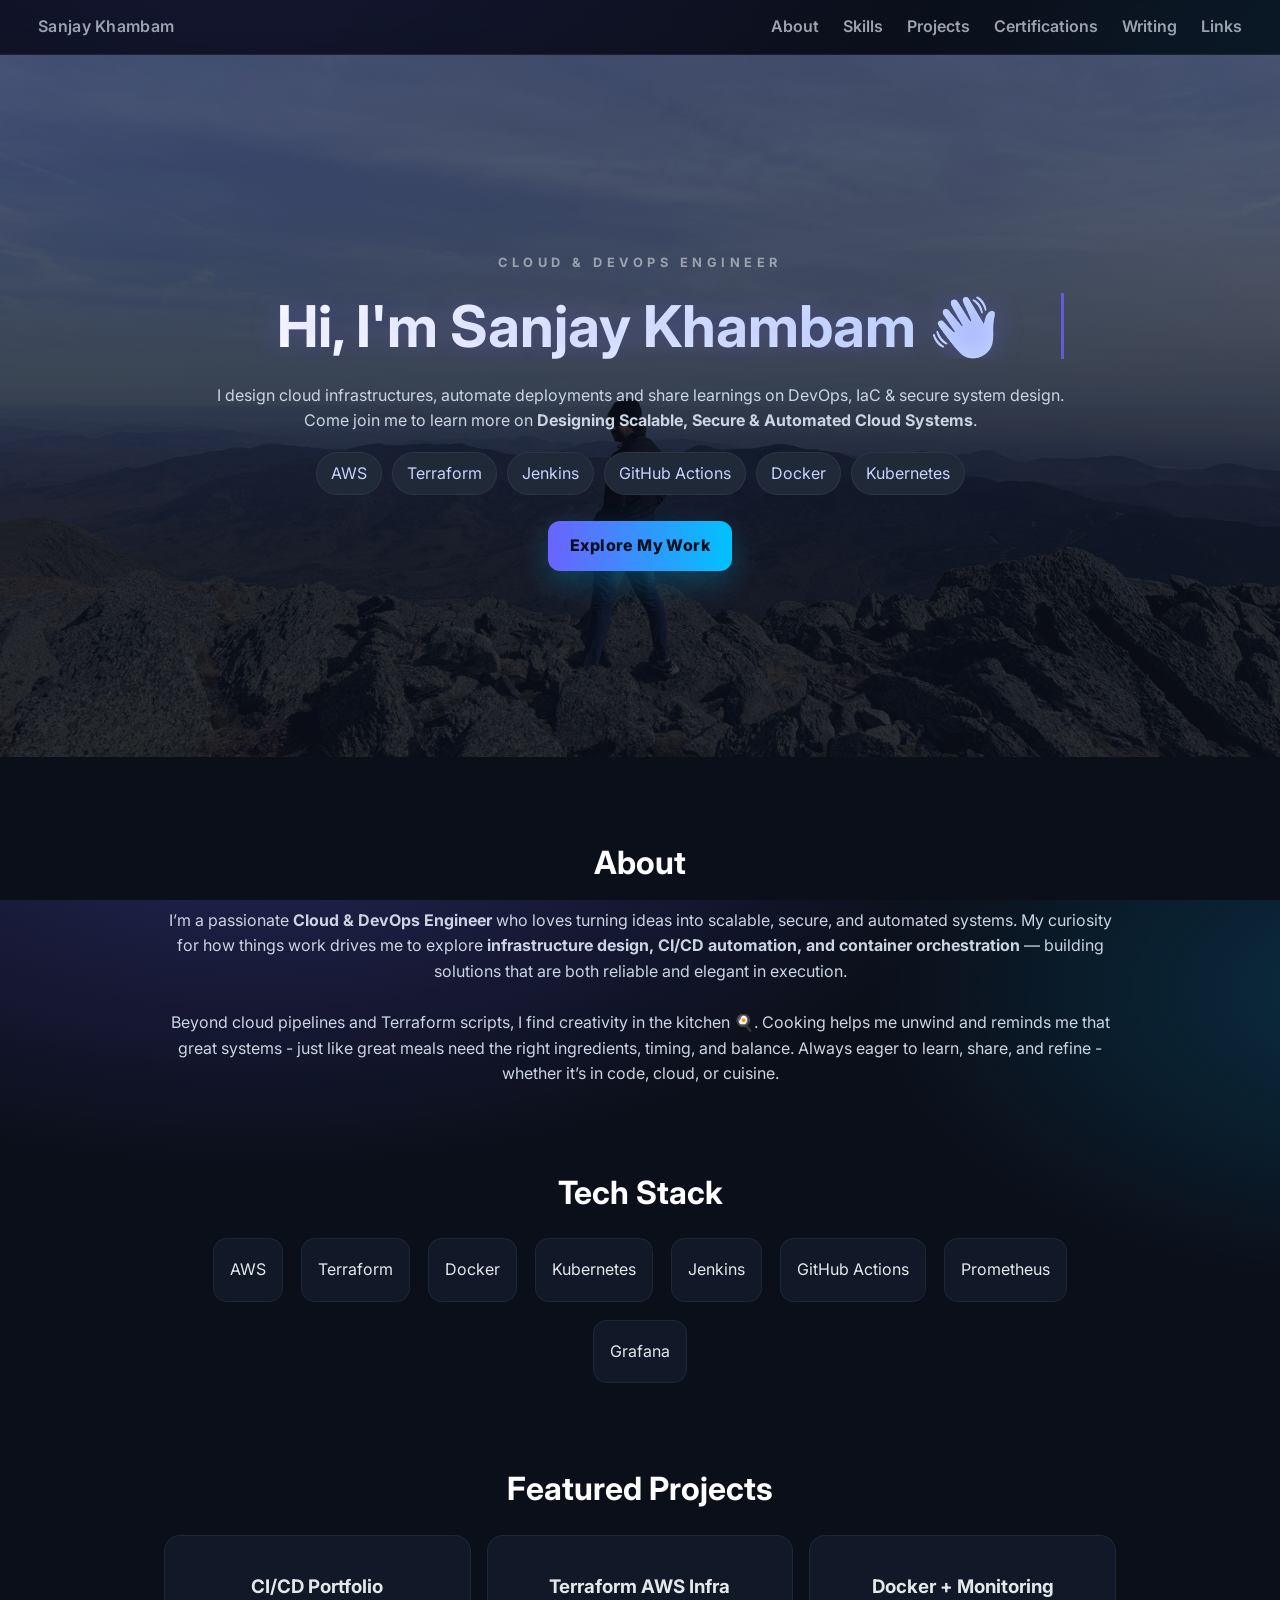
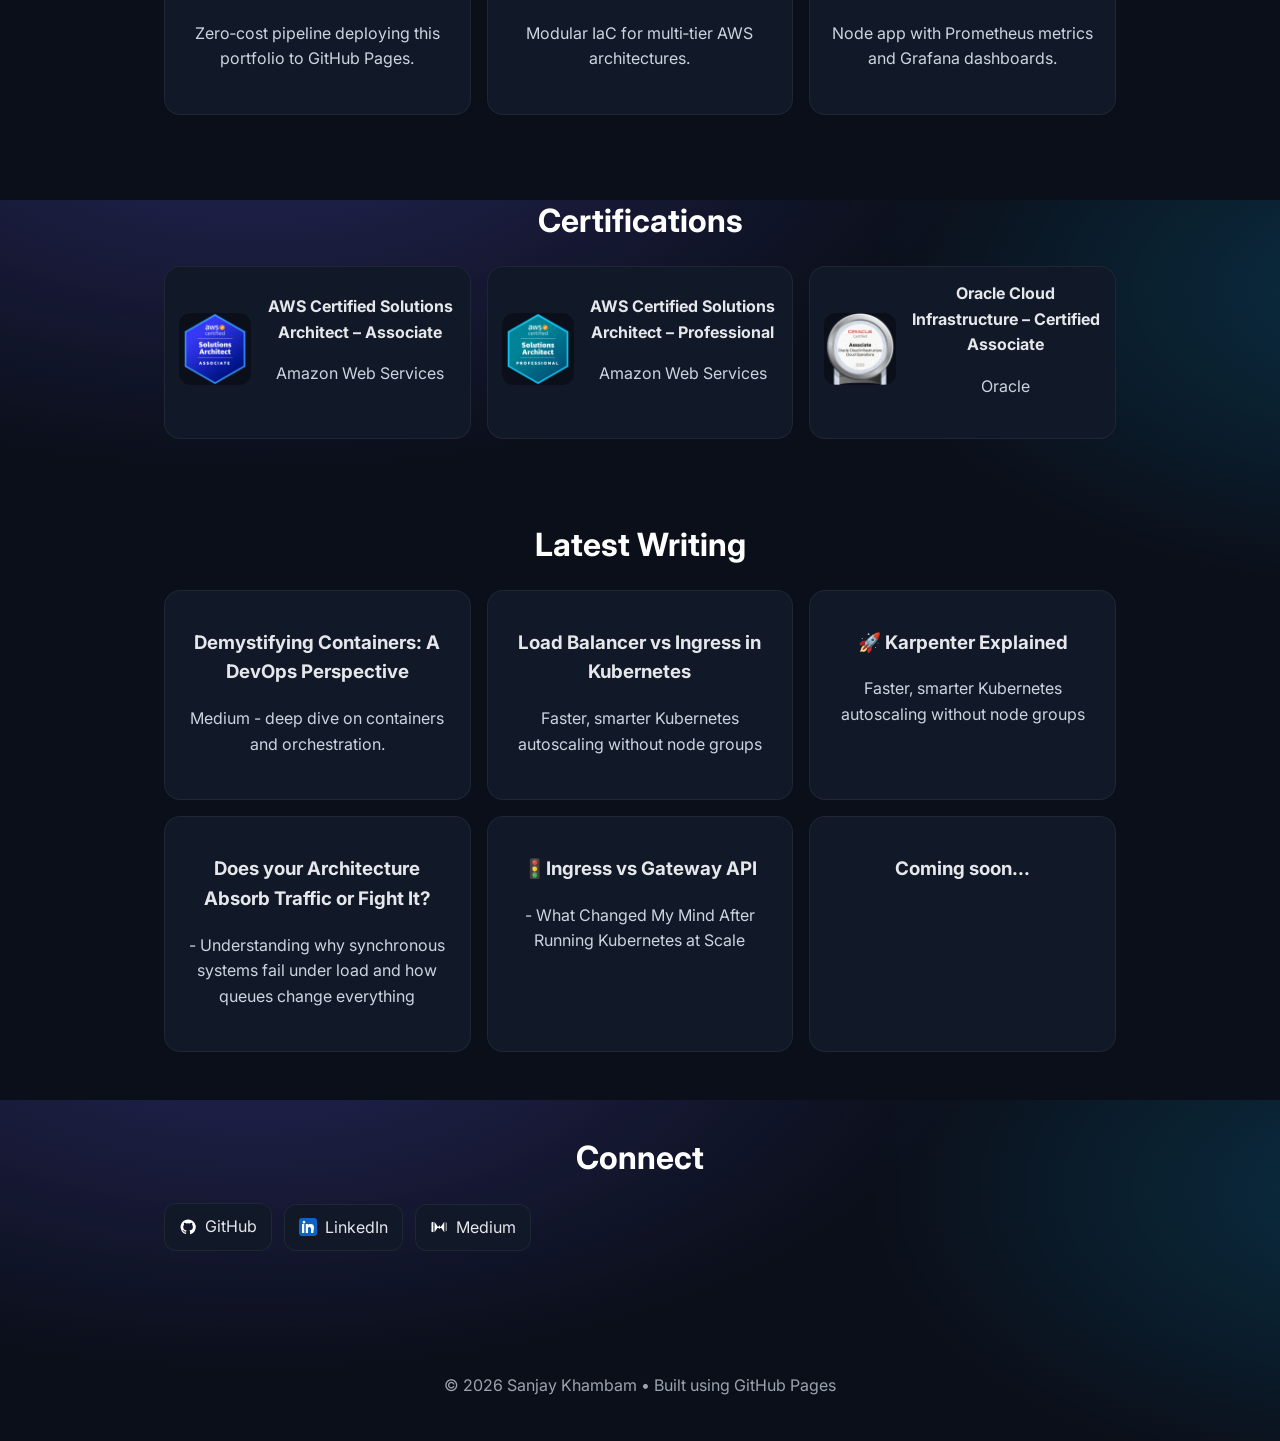
==== index.html @ b2aed96b "Update index.html" ====
<!doctype html>
<html lang="en">
<head>
<meta charset="utf-8"/>
<meta name="viewport" content="width=device-width, initial-scale=1"/>
<title>Sanjay Khambam | Cloud & DevOps Engineer</title>
<link rel="icon" href="assets/icons/github.svg"/>
<link rel="preconnect" href="https://fonts.googleapis.com">
<link href="https://fonts.googleapis.com/css2?family=Inter:wght@400;600;700;800&display=swap" rel="stylesheet">
<link rel="stylesheet" href="style.css"/>
</head>
<body>
<header class="nav">
  <a class="brand" href="#top">Sanjay Khambam</a>
  <nav>
    <a href="#about">About</a>
    <a href="#skills">Skills</a>
    <a href="#projects">Projects</a>
    <a href="#certs">Certifications</a>
    <a href="#writing">Writing</a>
    <a href="#contact">Links</a>
  </nav>
</header>

<section id="top" class="hero">
  <img class="hero-bg" src="assets/images/hero.jpg" alt="Sanjay on a mountain"/>
  <div class="hero-overlay"></div>
  <div class="hero-content">
    <p class="eyebrow">CLOUD & DEVOPS ENGINEER</p>
    <h1 class="typewriter"><span class="glow">Hi, I'm Sanjay Khambam 👋</span></h1>
    <p class="sub">I design cloud infrastructures, automate deployments and share learnings on DevOps, IaC & secure system design.<br/>
    Come join me to learn more on <b>Designing Scalable, Secure & Automated Cloud Systems</b>.</p>
    <div class="chips">
      <span class="chip">AWS</span><span class="chip">Terraform</span><span class="chip">Jenkins</span>
      <span class="chip">GitHub Actions</span><span class="chip">Docker</span><span class="chip">Kubernetes</span>
    </div>
    <a class="cta" href="#projects">Explore My Work</a>
  </div>
</section>

<main>
  <section id="about" class="section">
    <h2>About</h2>
    <p>I’m a passionate <b>Cloud & DevOps Engineer</b> who loves turning ideas into scalable, secure, and automated systems. 
  My curiosity for how things work drives me to explore <b>infrastructure design, CI/CD automation, and container orchestration</b> — 
  building solutions that are both reliable and elegant in execution. <br/><br/>
  Beyond cloud pipelines and Terraform scripts, I find creativity in the kitchen 🍳. 
  Cooking helps me unwind and reminds me that great systems - just like great meals 
  need the right ingredients, timing, and balance. 
      
  Always eager to learn, share, and refine - whether it’s in code, cloud, or cuisine.
</p>
  </section>

  <section id="skills" class="section">
    <h2>Tech Stack</h2>
    <div class="grid-tiles">
   <div class="tile">AWS</div><div class="tile">Terraform</div><div class="tile">Docker</div><div class="tile">Kubernetes</div>
      <div class="tile">Jenkins</div><div class="tile">GitHub Actions</div><div class="tile">Prometheus</div><div class="tile">Grafana</div>
    </div>
  </section>

  <section id="projects" class="section">
    <h2>Featured Projects</h2>
    <div class="cards">
      <article class="card"><h3>CI/CD Portfolio</h3><p>Zero‑cost pipeline deploying this portfolio to GitHub Pages.</p></article>
      <article class="card"><h3>Terraform AWS Infra</h3><p>Modular IaC for multi‑tier AWS architectures.</p></article>
      <article class="card"><h3>Docker + Monitoring</h3><p>Node app with Prometheus metrics and Grafana dashboards.</p></article>
    </div>
  </section>

  <section id="certs" class="section">
  <h2>Certifications</h2>

  <div class="certs">
    <!-- AWS Certified Solutions Architect – Professional -->
    <div class="cert">
      <a href="https://www.credly.com/badges/9fd3e2c2-2224-4011-ae1c-10628c020256/linked_in_profile" target="_blank" rel="noopener">
        <img src="assets/icons/aws-saa.png" alt="AWS Solutions Architect Professional Badge"/>
      </a>
      <div>
        <h4>AWS Certified Solutions Architect – Associate</h4>
        <p><a href="https://www.credly.com/badges/9fd3e2c2-2224-4011-ae1c-10628c020256/linked_in_profile" target="_blank" rel="noopener">
          </a> Amazon Web Services</p>
      </div>
    </div>

    <!-- AWS Certified Solutions Architect – Professional -->
    <div class="cert">
      <a href="https://cp.certmetrics.com/amazon/en/public/verify/credential" target="_blank" rel="noopener">
        <img src="assets/icons/aws-sap.png" alt="AWS Solutions Architect Associate Badge"/>
      </a>
      <div>
        <h4>AWS Certified Solutions Architect – Professional</h4>
        <p><a href="https://cp.certmetrics.com/amazon/en/public/verify/credential" target="_blank" rel="noopener">
          </a> Amazon Web Services</p>
      </div>
    </div>

    <!-- Oracle Cloud Infrastructure – Certified Associate -->
    <div class="cert">
      <a href="https://www.credly.com/badges/ee899c66-5372-4b21-b690-398e00fe2d7b/linked_in" target="_blank" rel="noopener">
        <img src="assets/icons/oci..png" alt="Oracle Cloud Infrastructure Certified Associate Badge"/>
      </a>
      <div>
        <h4>Oracle Cloud Infrastructure – Certified Associate</h4>
        <p><a href="https://www.credly.com/badges/ee899c66-5372-4b21-b690-398e00fe2d7b/linked_in" target="_blank" rel="noopener">
          </a> Oracle</p>
      </div>
    </div>
  </div>

</section>

  <section id="writing" class="section">
    <h2>Latest Writing</h2>
    <div class="cards">
      <a class="card link" href="https://medium.com/@sanjaykumar.k598/demystifying-containers-a-devops-perspective-5d471e9799a3" target="_blank" rel="noopener"><h3>Demystifying Containers: A DevOps Perspective</h3><p>Medium - deep dive on containers and orchestration.</p></a>
      <a class="card link" href="https://medium.com/@sanjaykumar.k598/load-balancer-vs-ingress-in-kubernetes-3b4c52bb2be2" target="_blank" rel="noopener"><h3>Load Balancer vs Ingress in Kubernetes</h3><p>Faster, smarter Kubernetes autoscaling without node groups</p></a>     
      <a class="card link" href="https://medium.com/@sanjaykumar.k598/karpenter-explained-967d90132382" target="_blank" rel="noopener"><h3>🚀 Karpenter Explained</h3><p>Faster, smarter Kubernetes autoscaling without node groups</p></a>
      <a class="card link" href="https://medium.com/@sanjaykumar.k598/the-architecture-choice-that-decides-whether-your-system-survives-traffic-%EF%B8%8F-20227f49a47d" target="_blank" rel="noopener"><h3>Does your Architecture Absorb Traffic or Fight It?</h3><p>- Understanding why synchronous systems fail under load and how queues change everything</p></a>
      <a class="card link" href="https://medium.com/@sanjaykumar.k598/ingress-had-a-good-run-gateway-api-is-built-for-what-comes-next-680a2f3ead92?postPublishedType=repub" target="_blank" rel="noopener"><h3>🚦Ingress vs Gateway API</h3><p> - What Changed My Mind After Running Kubernetes at Scale</p></a>

      <a class="card link" href="#" aria-disabled="true"><h3>Coming soon...</h3><p><!-- Add more blog links here --></p></a>
    </div>
  </section>

  <section id="contact" class="section">
    <h2>Connect</h2>
    <div class="socials">
      <a class="social" href="https://github.com/sanjay-k598" target="_blank" rel="noopener"><img src="assets/icons/github.svg" alt="GitHub"/> GitHub</a>
      <a class="social" href="https://linkedin.com/in/sanjay-khambam" target="_blank" rel="noopener"><img src="assets/icons/linkedin.svg" alt="LinkedIn"/> LinkedIn</a>
      <a class="social" href="https://medium.com/@sanjaykumar.k598" target="_blank" rel="noopener"><img src="assets/icons/medium.svg" alt="Medium"/> Medium</a>
    </div>
  </section>
</main>

<footer class="footer"><p>© <span id="y"></span> Sanjay Khambam • Built using GitHub Pages</p></footer>
<script src="script.js"></script>
</body></html>
---- style.css ----
:root{--bg:#0b0f1a;--panel:#111827;--text:#E5E7EB;--muted:#9CA3AF;--brand1:#6C63FF;--brand2:#00C2FF;--chip:#1f2937}
*{box-sizing:border-box}html,body{height:100%}
body{margin:0;font-family:Inter,system-ui,-apple-system,Segoe UI,Roboto,Arial;background: radial-gradient(1200px 600px at 20% -10%, rgba(108,99,255,.25), transparent 60%), radial-gradient(900px 500px at 110% 10%, rgba(0,194,255,.18), transparent 60%), var(--bg);color:var(--text);line-height:1.6;-webkit-font-smoothing:antialiased}
a{color:inherit;text-decoration:none}
.nav{position:sticky;top:0;z-index:50;display:flex;justify-content:space-between;align-items:center;padding:14px 28px;backdrop-filter: blur(10px);background: rgba(11,15,26,.55);border-bottom:1px solid rgba(255,255,255,.06)}
.nav a{margin:0 10px;color:var(--muted);font-weight:600}.nav a:hover{color:#fff}.brand{color:#fff;font-weight:800;letter-spacing:.3px}
.hero{position:relative;min-height:78vh;display:grid;place-items:center;overflow:hidden}
.hero-bg{position:absolute;inset:0;width:100%;height:100%;object-fit:cover;filter:saturate(.95) contrast(1.05)}
.hero-overlay{position:absolute;inset:0;background:linear-gradient(180deg, rgba(11,15,26,.55) 0%, rgba(11,15,26,.85) 70%)}
.hero-content{position:relative;padding:0 24px;text-align:center;max-width:1100px;animation:fadeIn .8s ease both}
.eyebrow{letter-spacing:.35em;color:var(--muted);font-weight:700;font-size:.8rem}
h1{font-size:clamp(2rem, 4.8vw, 3.6rem);margin:.4rem 0 1rem;line-height:1.15}
.glow{background:linear-gradient(90deg,#fff,#c3d9ff);-webkit-background-clip:text;background-clip:text;color:transparent;text-shadow:0 0 30px rgba(108,99,255,.3)}
.sub{max-width:850px;margin:0 auto 16px;color:#cbd5e1}
.chips{display:flex;flex-wrap:wrap;gap:10px;justify-content:center;margin:18px 0 26px}
.chip{padding:8px 14px;border-radius:999px;background:var(--chip);color:#c7d2fe;border:1px solid rgba(255,255,255,.06);transition:all .2s}
.chip:hover{transform:translateY(-2px);box-shadow:0 10px 20px rgba(108,99,255,.18), inset 0 0 0 1px rgba(108,99,255,.4)}
.cta{display:inline-block;padding:12px 22px;border-radius:12px;font-weight:800;letter-spacing:.4px;background:linear-gradient(90deg,var(--brand1),var(--brand2));color:#0b1020;box-shadow:0 12px 30px rgba(0,194,255,.25);transition:transform .15s ease, box-shadow .15s ease}
.cta:hover{transform:translateY(-2px);box-shadow:0 14px 36px rgba(0,194,255,.35)}
.section{max-width:1100px;margin:60px auto;padding:0 24px}
.section h2{font-size:1.8rem;margin-bottom:16px}
.grid-tiles{display:grid;grid-template-columns:repeat(auto-fit,minmax(160px,1fr));gap:14px}
.tile{padding:18px 16px;border-radius:14px;background:var(--panel);border:1px solid rgba(255,255,255,.06);text-align:center;transition:all .2s}
.tile:hover{transform:translateY(-3px);box-shadow:0 10px 22px rgba(108,99,255,.18)}
.cards{display:grid;grid-template-columns:repeat(auto-fit,minmax(260px,1fr));gap:16px}
.card{padding:18px;border-radius:16px;background:var(--panel);border:1px solid rgba(255,255,255,.06);transition:all .2s}
.card:hover{transform:translateY(-3px);box-shadow:0 12px 26px rgba(0,194,255,.2)}.card.link{cursor:pointer}
.certs{display:grid;grid-template-columns:repeat(auto-fit,minmax(280px,1fr));gap:16px}
.cert{display:flex;gap:14px;align-items:center;padding:14px;border-radius:16px;background:var(--panel);border:1px solid rgba(255,255,255,.06)}
.cert img{width:72px;height:72px;border-radius:12px;background:#0b0f1a}
.cert h4{margin:0 0 4px}.hint{color:var(--muted);font-size:.9rem}
.socials{display:flex;flex-wrap:wrap;gap:12px}
.social{display:inline-flex;align-items:center;gap:8px;padding:10px 14px;border-radius:12px;background:var(--panel);border:1px solid rgba(255,255,255,.06);transition:all .2s}
.social:hover{transform:translateY(-2px);box-shadow:0 10px 22px rgba(0,194,255,.2)}
.social img{width:18px;height:18px}
.footer{padding:26px 16px;text-align:center;color:var(--muted)}
@keyframes fadeIn{from{opacity:0;transform:translateY(8px)}to{opacity:1;transform:none}}
@media (max-width:640px){.nav{padding:12px 16px}.nav nav a{display:none}}

/* Typewriter Effect */
.typewriter {
  overflow: hidden;
  white-space: nowrap;
  border-right: 3px solid rgba(108, 99, 255, 0.75);
  width: 0;
  animation: typing 3.5s steps(40, end) forwards, blink .75s step-end infinite;
  display: inline-block;
}

@keyframes typing {
  from { width: 0 }
  to { width: 100% }
}

@keyframes blink {
  from, to { border-color: transparent }
  50% { border-color: rgba(108, 99, 255, 0.75); }
}

/* Section layout improvements */
.section {
  max-width: 1000px;
  margin: 80px auto;
  padding: 0 24px;
  text-align: center;
  animation: fadeInUp 0.8s ease both;
}

.section h2 {
  font-size: 2rem;
  margin-bottom: 20px;
  color: #fff;
}

.section p {
  color: #cbd5e1;
  margin-bottom: 24px;
}

.grid-tiles {
  display: flex;
  flex-wrap: wrap;
  justify-content: center;
  gap: 18px;
}

/* Fade in animation for smoother reveal */
@keyframes fadeInUp {
  from { opacity: 0; transform: translateY(20px); }
  to { opacity: 1; transform: translateY(0); }
}
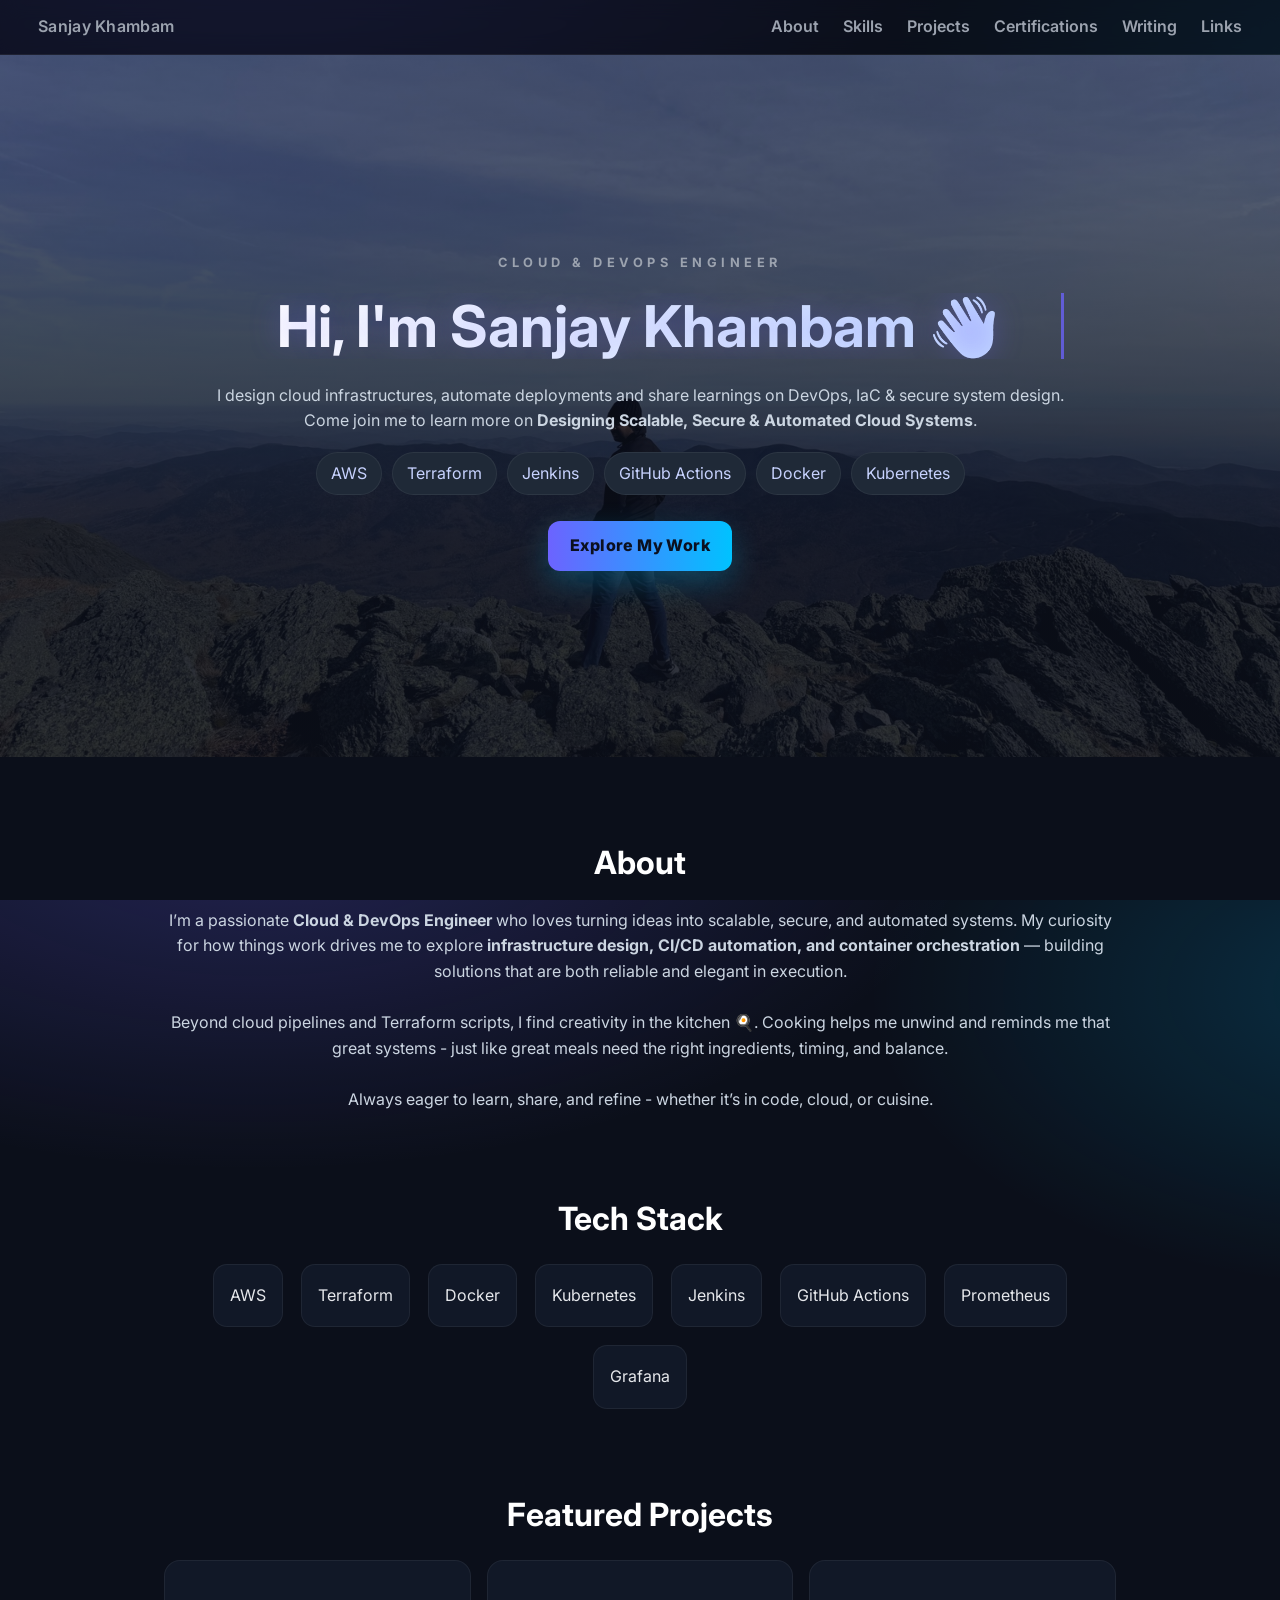
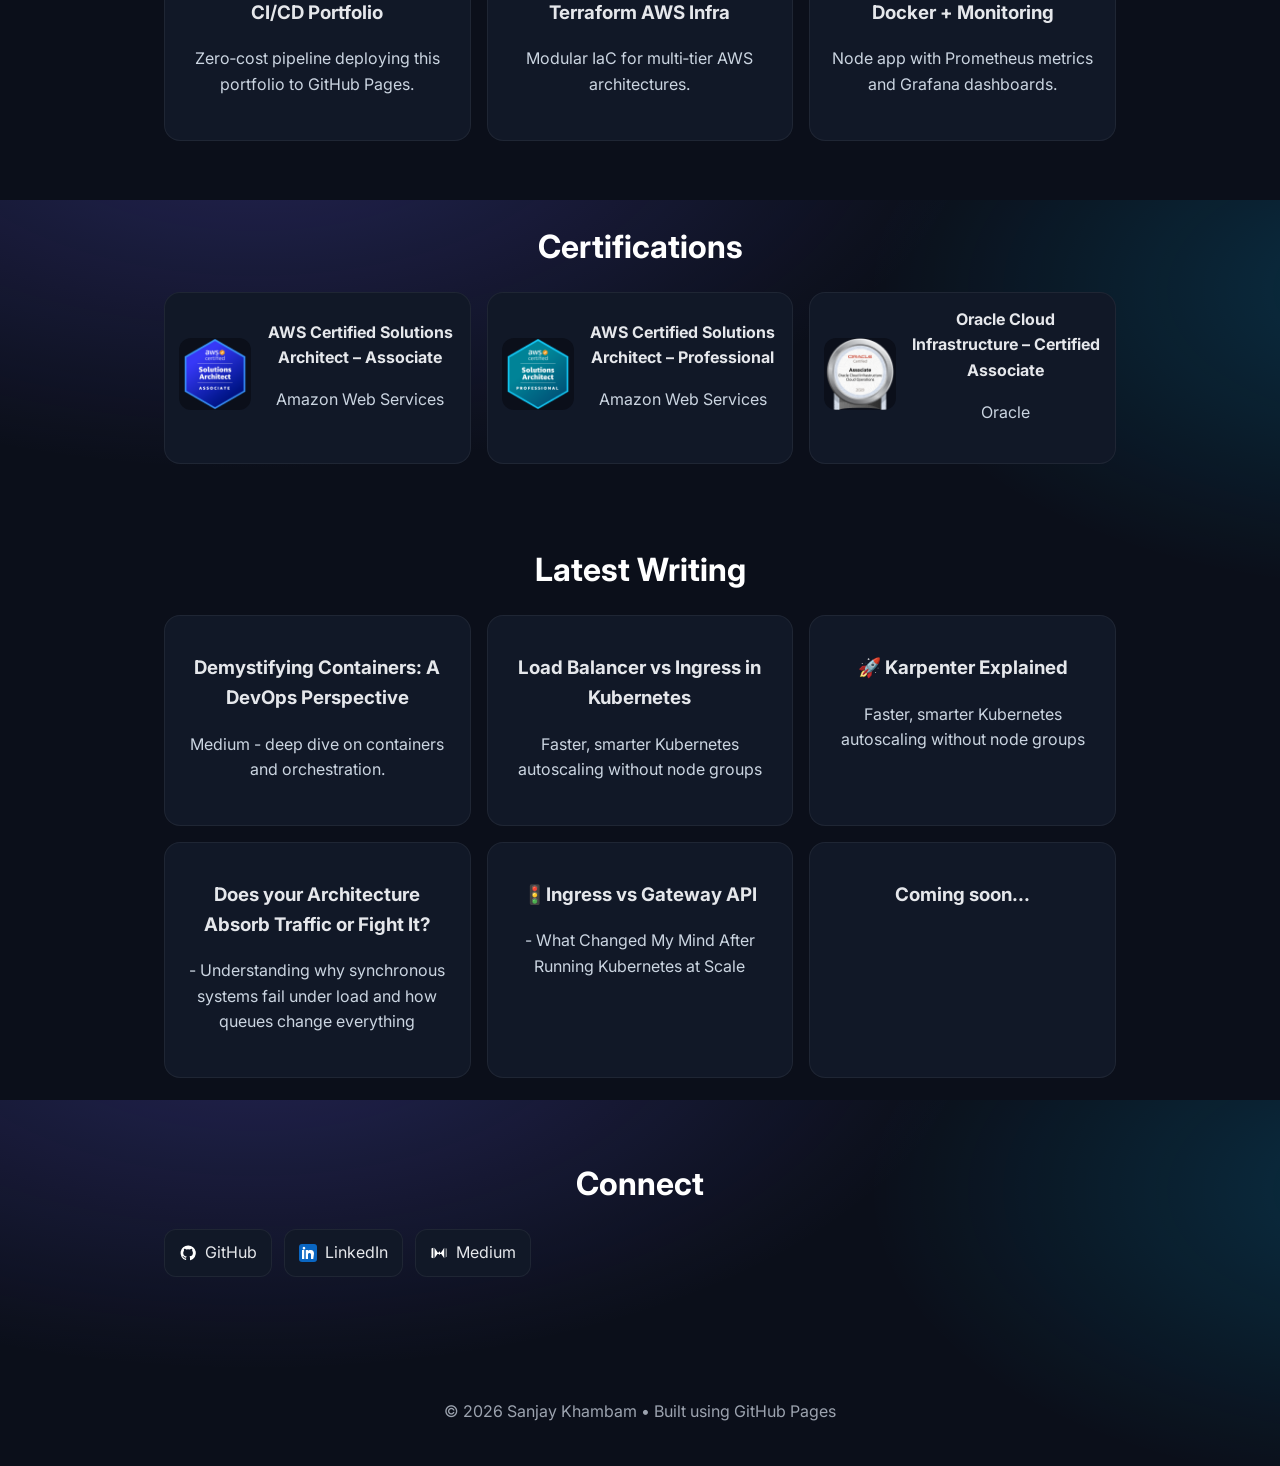
==== commit be07e4fe: "Update index.html" ====
--- a/index.html
+++ b/index.html
@@ -46,7 +46,7 @@
   building solutions that are both reliable and elegant in execution. <br/><br/>
   Beyond cloud pipelines and Terraform scripts, I find creativity in the kitchen 🍳. 
   Cooking helps me unwind and reminds me that great systems - just like great meals 
-  need the right ingredients, timing, and balance. 
+  need the right ingredients, timing, and balance. <br/><br/>
       
   Always eager to learn, share, and refine - whether it’s in code, cloud, or cuisine.
 </p>
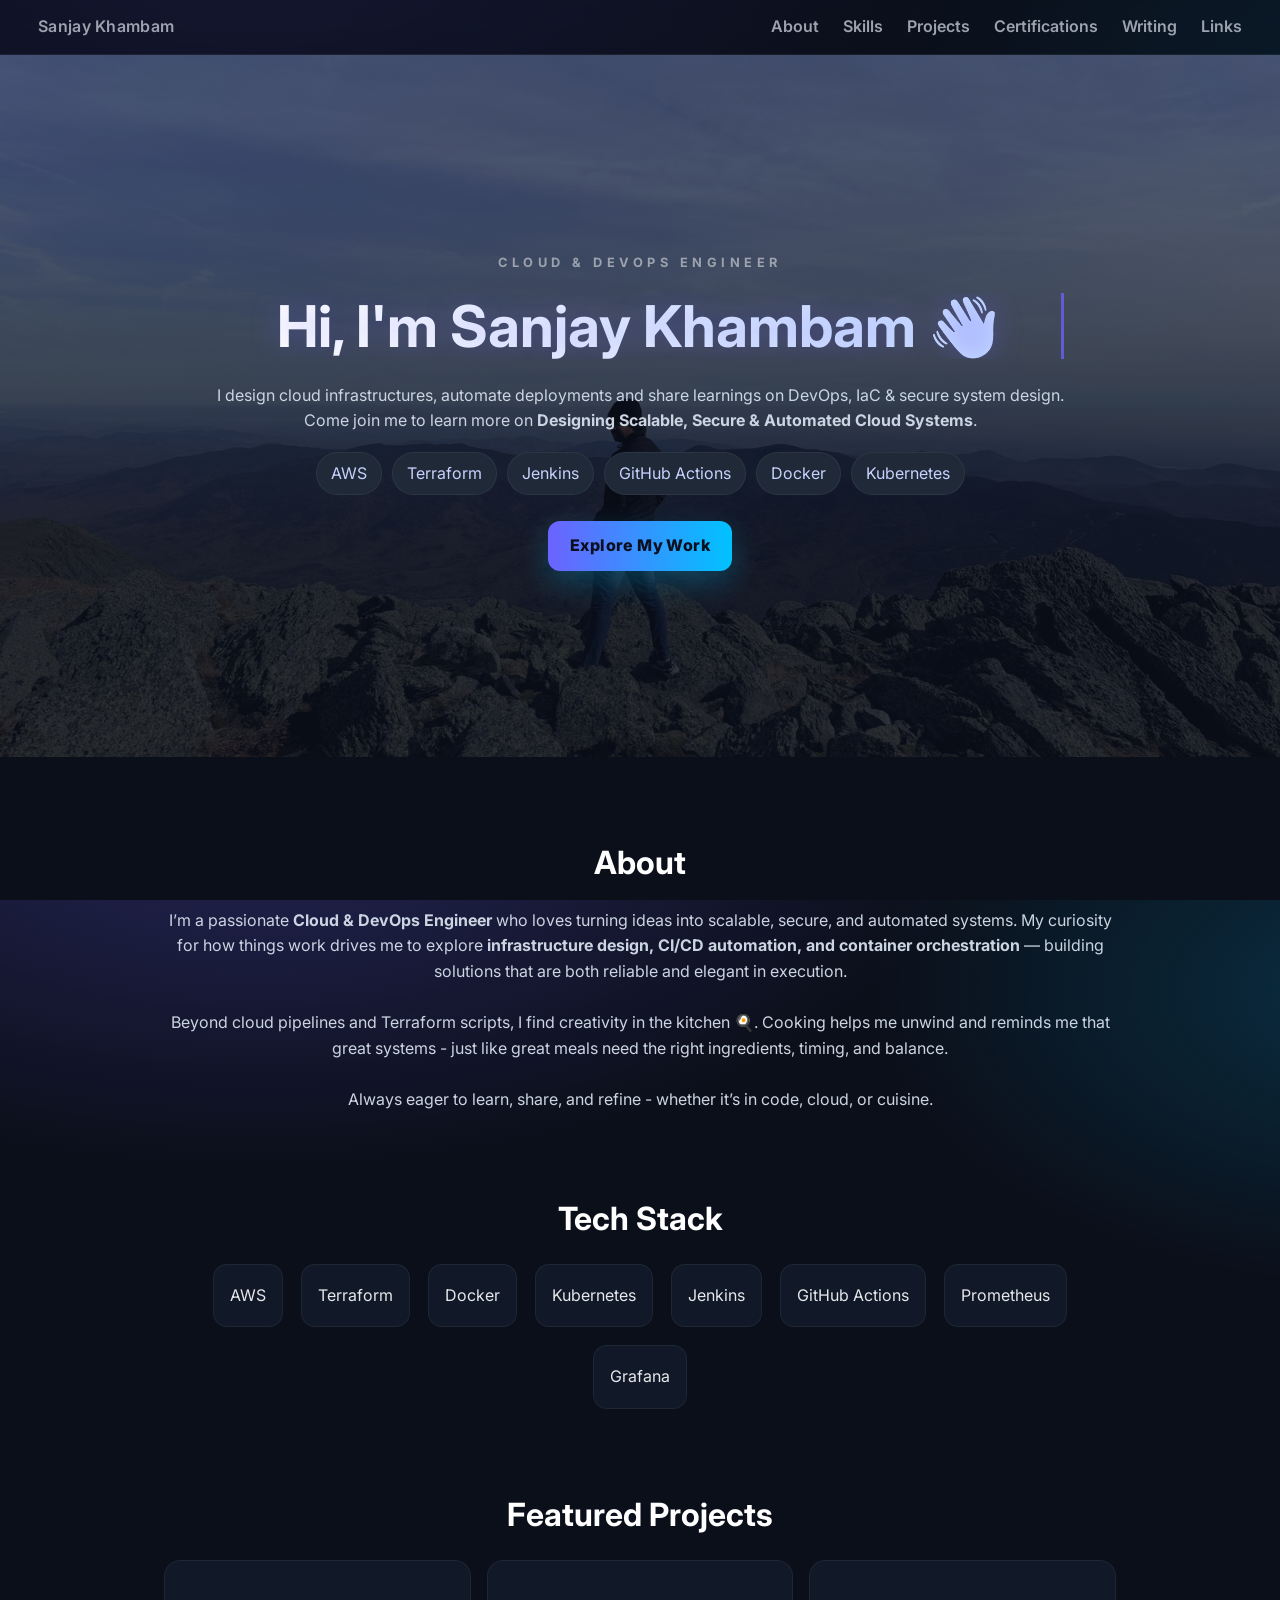
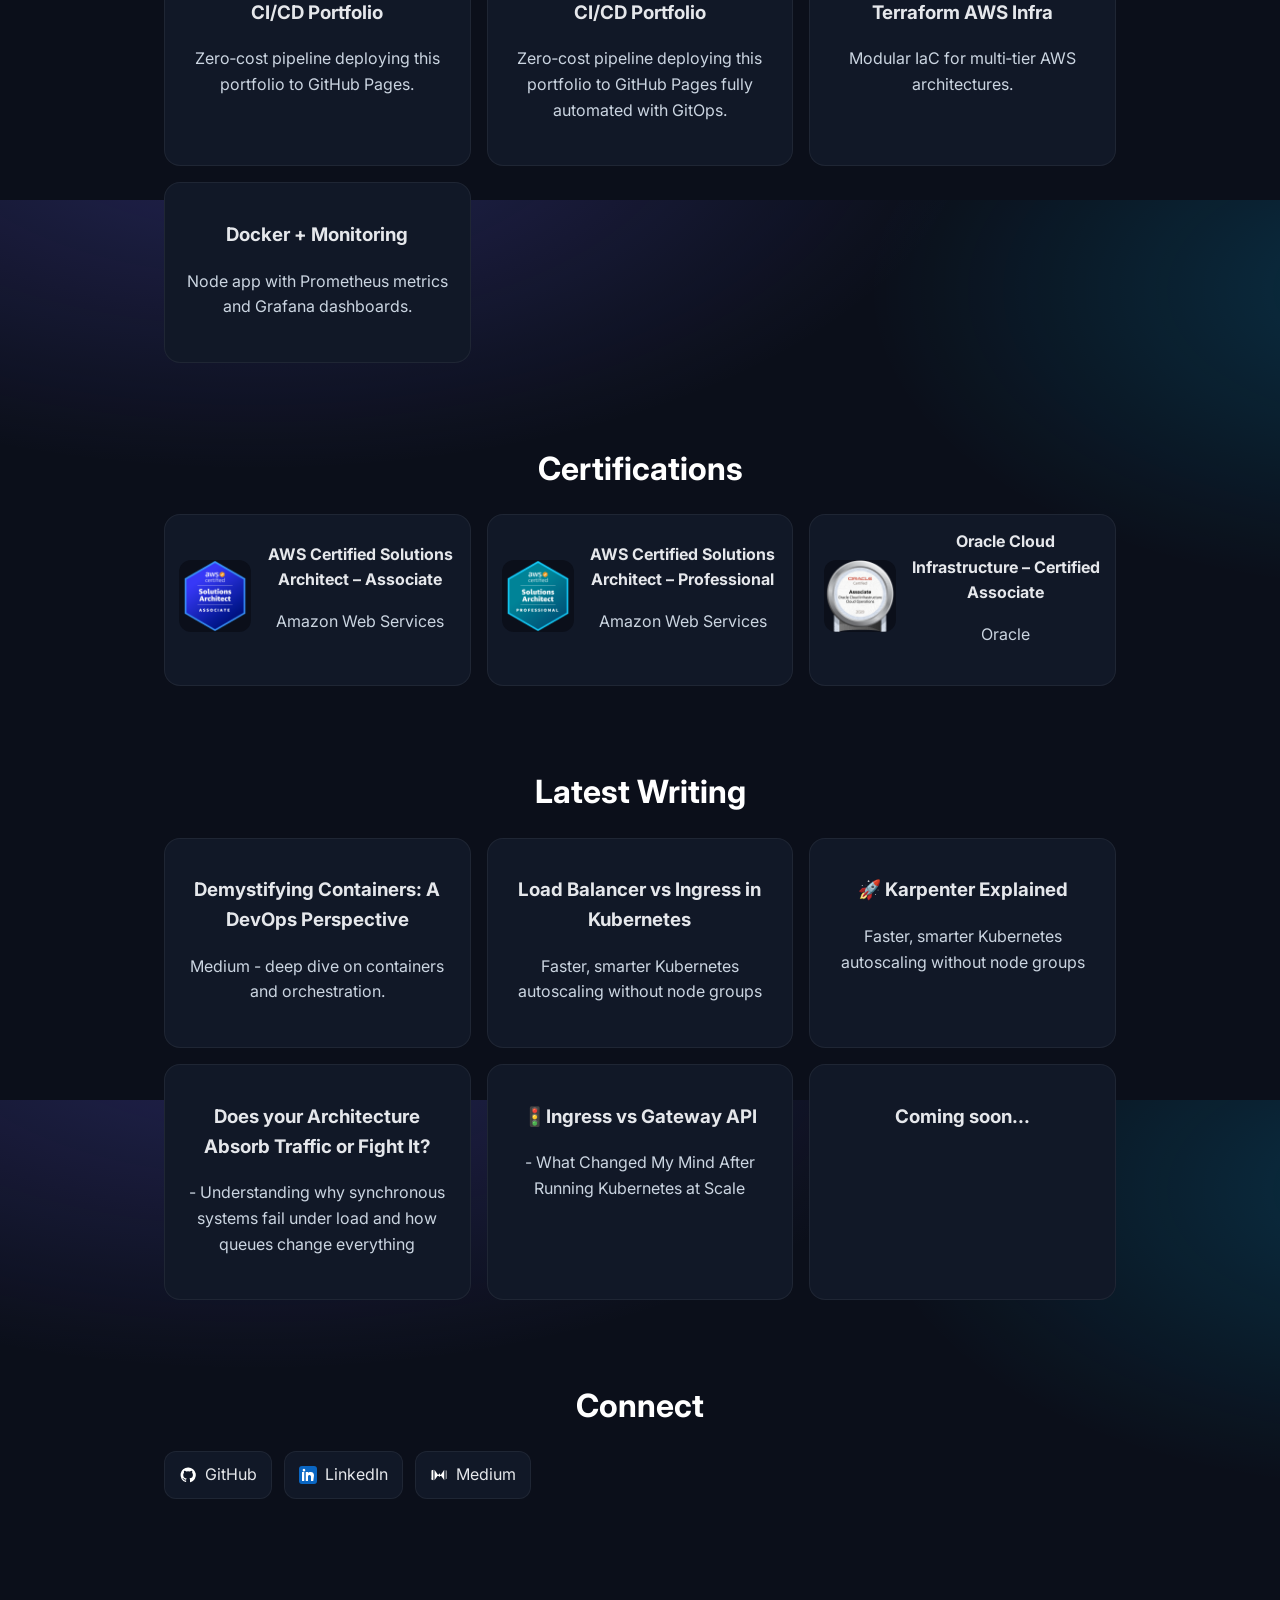
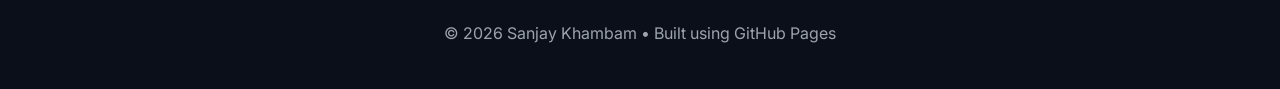
==== commit 469da9da: "Update index.html" ====
--- a/index.html
+++ b/index.html
@@ -64,6 +64,8 @@
     <h2>Featured Projects</h2>
     <div class="cards">
       <article class="card"><h3>CI/CD Portfolio</h3><p>Zero‑cost pipeline deploying this portfolio to GitHub Pages.</p></article>
+      <a class="card link" href="https://medium.com/@sanjaykumar.k598/demystifying-containers-a-devops-perspective-5d471e9799a3" target="_blank" rel="noopener"><h3>CI/CD Portfolio</h3><p>Zero‑cost pipeline deploying this portfolio to GitHub Pages fully automated with GitOps.</p></a>
+
       <article class="card"><h3>Terraform AWS Infra</h3><p>Modular IaC for multi‑tier AWS architectures.</p></article>
       <article class="card"><h3>Docker + Monitoring</h3><p>Node app with Prometheus metrics and Grafana dashboards.</p></article>
     </div>
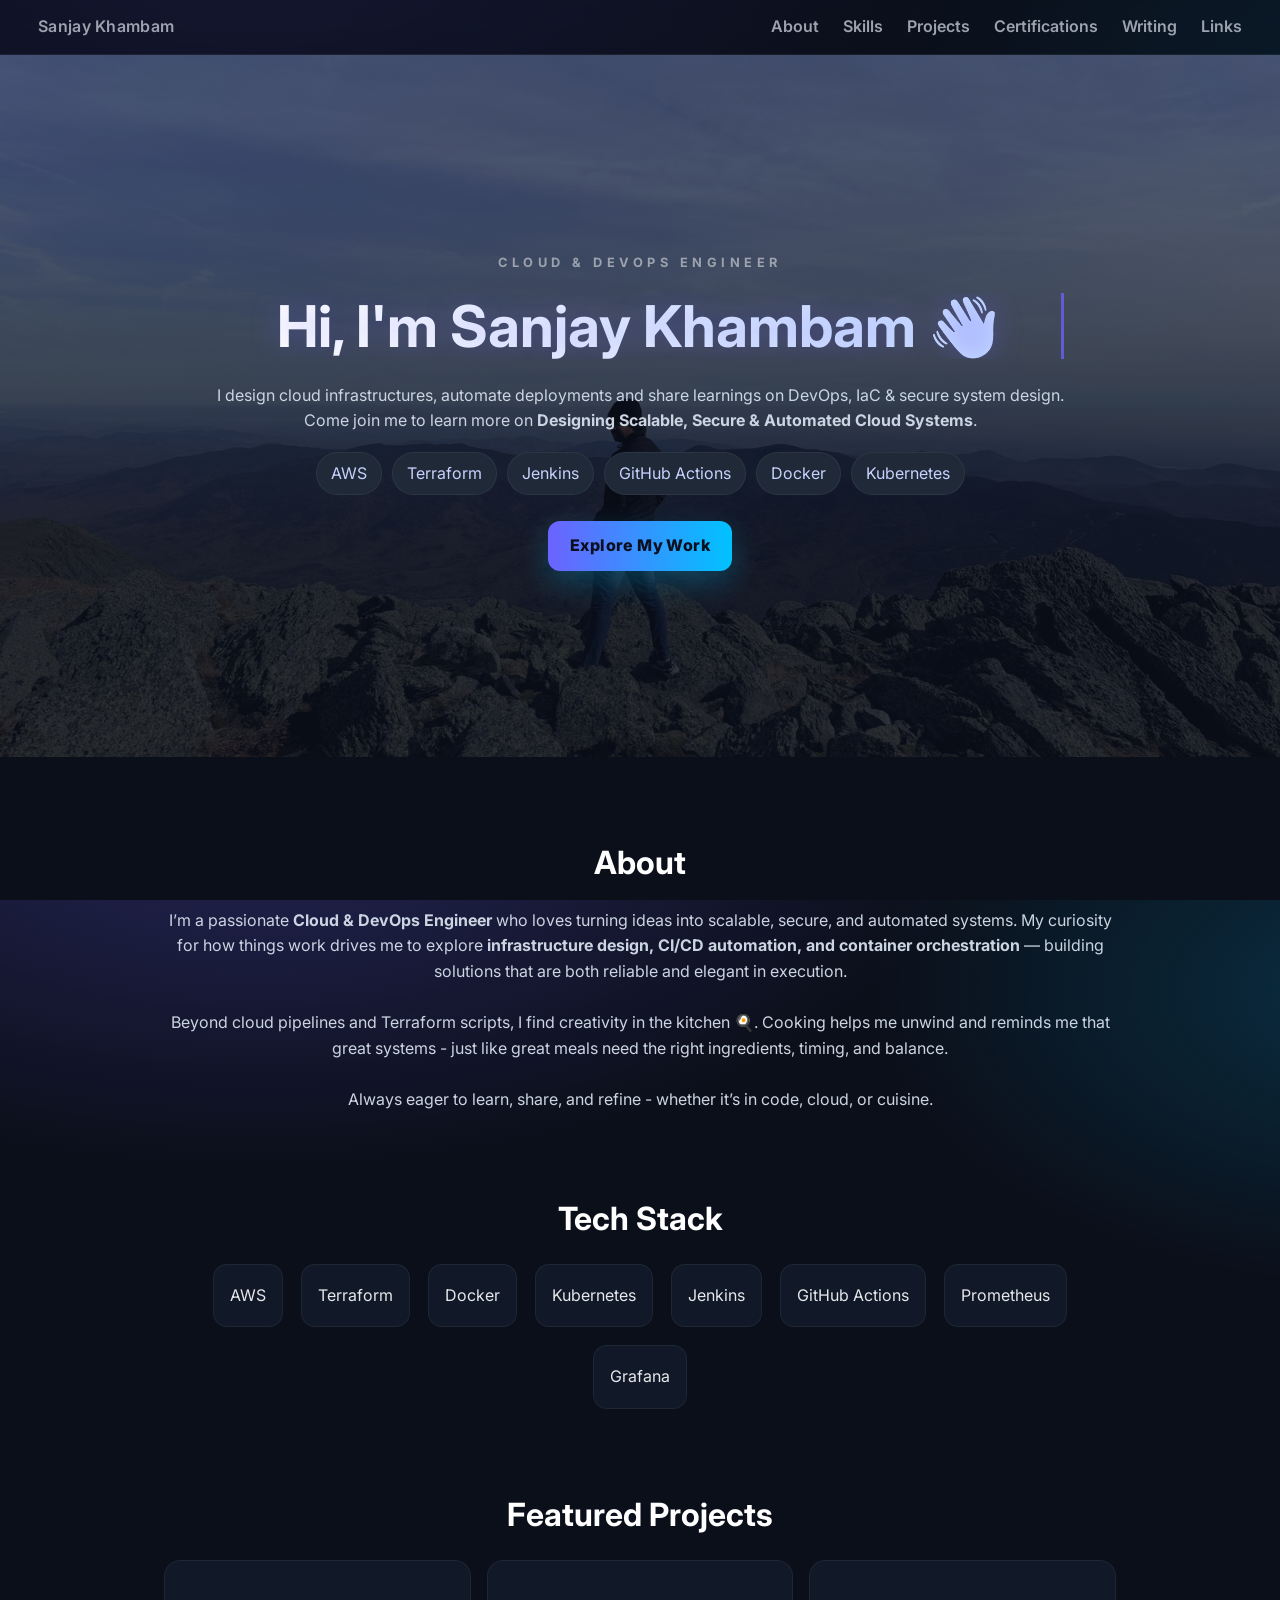
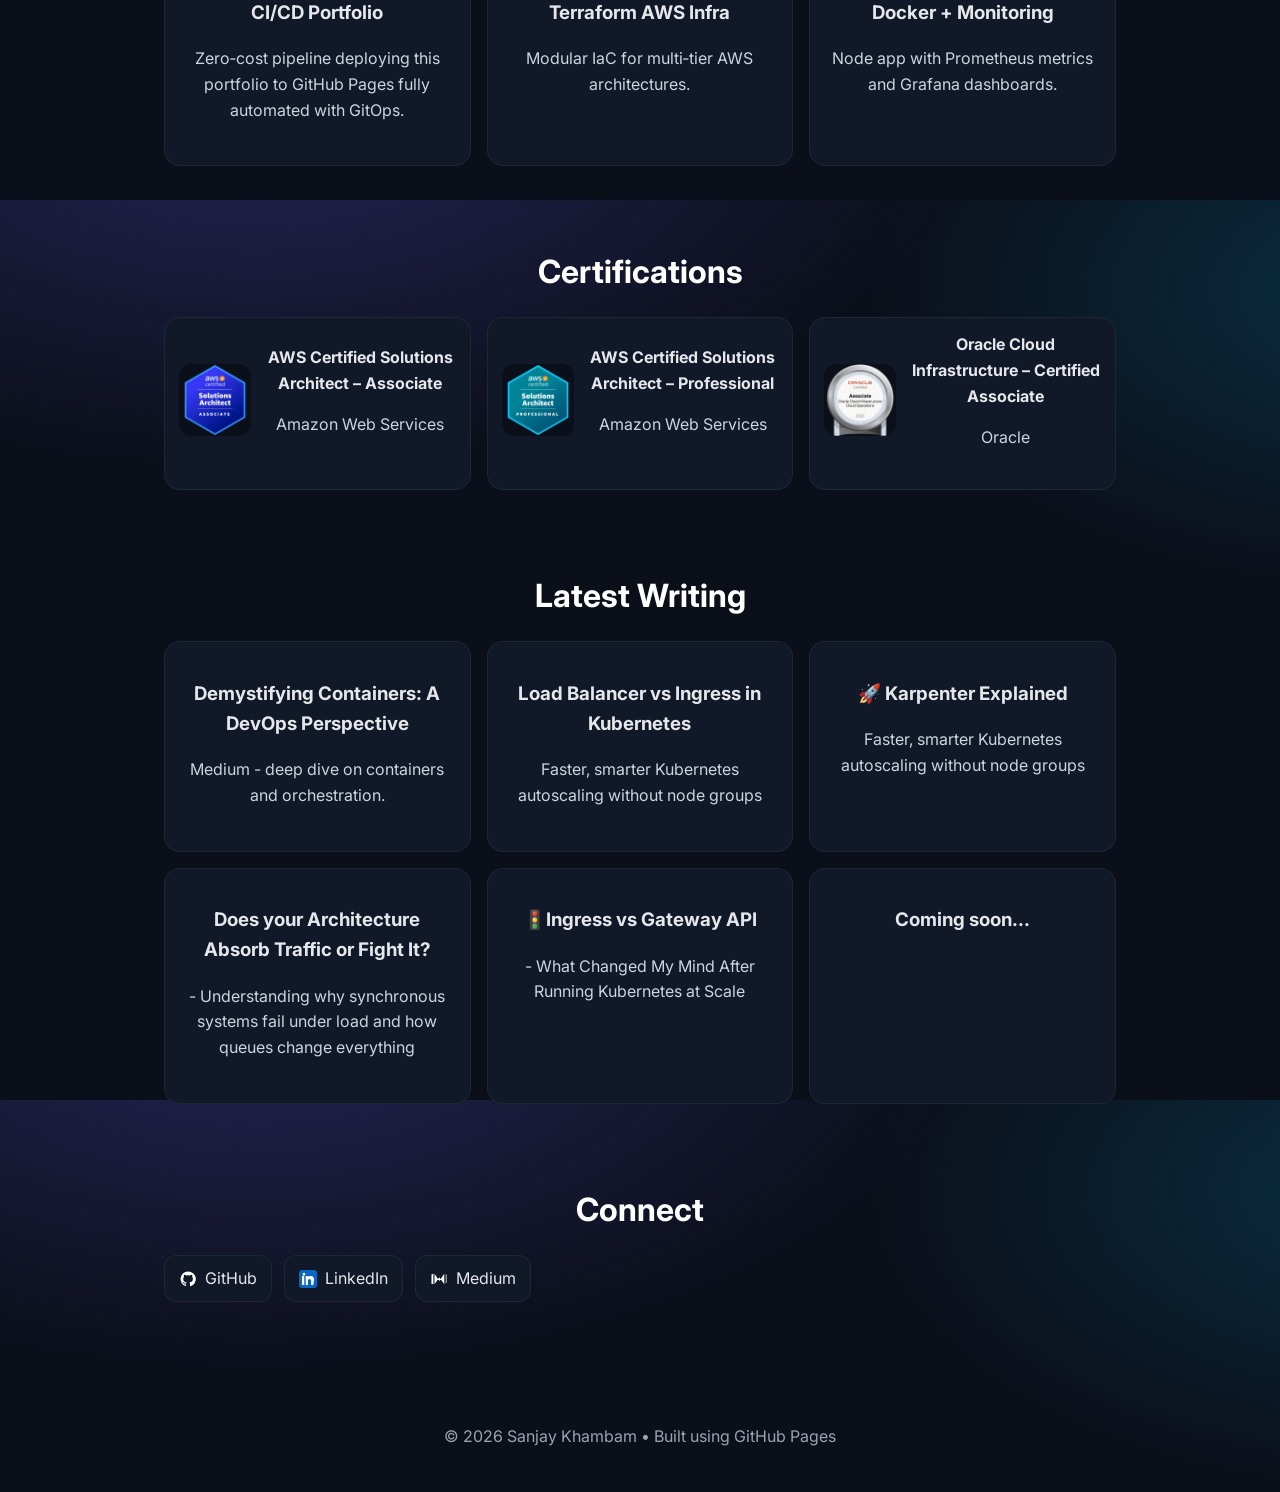
==== commit c6e12e9d: "Update index.html" ====
--- a/index.html
+++ b/index.html
@@ -63,8 +63,7 @@
   <section id="projects" class="section">
     <h2>Featured Projects</h2>
     <div class="cards">
-      <article class="card"><h3>CI/CD Portfolio</h3><p>Zero‑cost pipeline deploying this portfolio to GitHub Pages.</p></article>
-      <a class="card link" href="https://medium.com/@sanjaykumar.k598/demystifying-containers-a-devops-perspective-5d471e9799a3" target="_blank" rel="noopener"><h3>CI/CD Portfolio</h3><p>Zero‑cost pipeline deploying this portfolio to GitHub Pages fully automated with GitOps.</p></a>
+      <a class="card link" href="https://github.com/sanjay-k598/sanjay-k598.github.io" target="_blank" rel="noopener"><h3>CI/CD Portfolio</h3><p>Zero‑cost pipeline deploying this portfolio to GitHub Pages fully automated with GitOps.</p></a>
 
       <article class="card"><h3>Terraform AWS Infra</h3><p>Modular IaC for multi‑tier AWS architectures.</p></article>
       <article class="card"><h3>Docker + Monitoring</h3><p>Node app with Prometheus metrics and Grafana dashboards.</p></article>
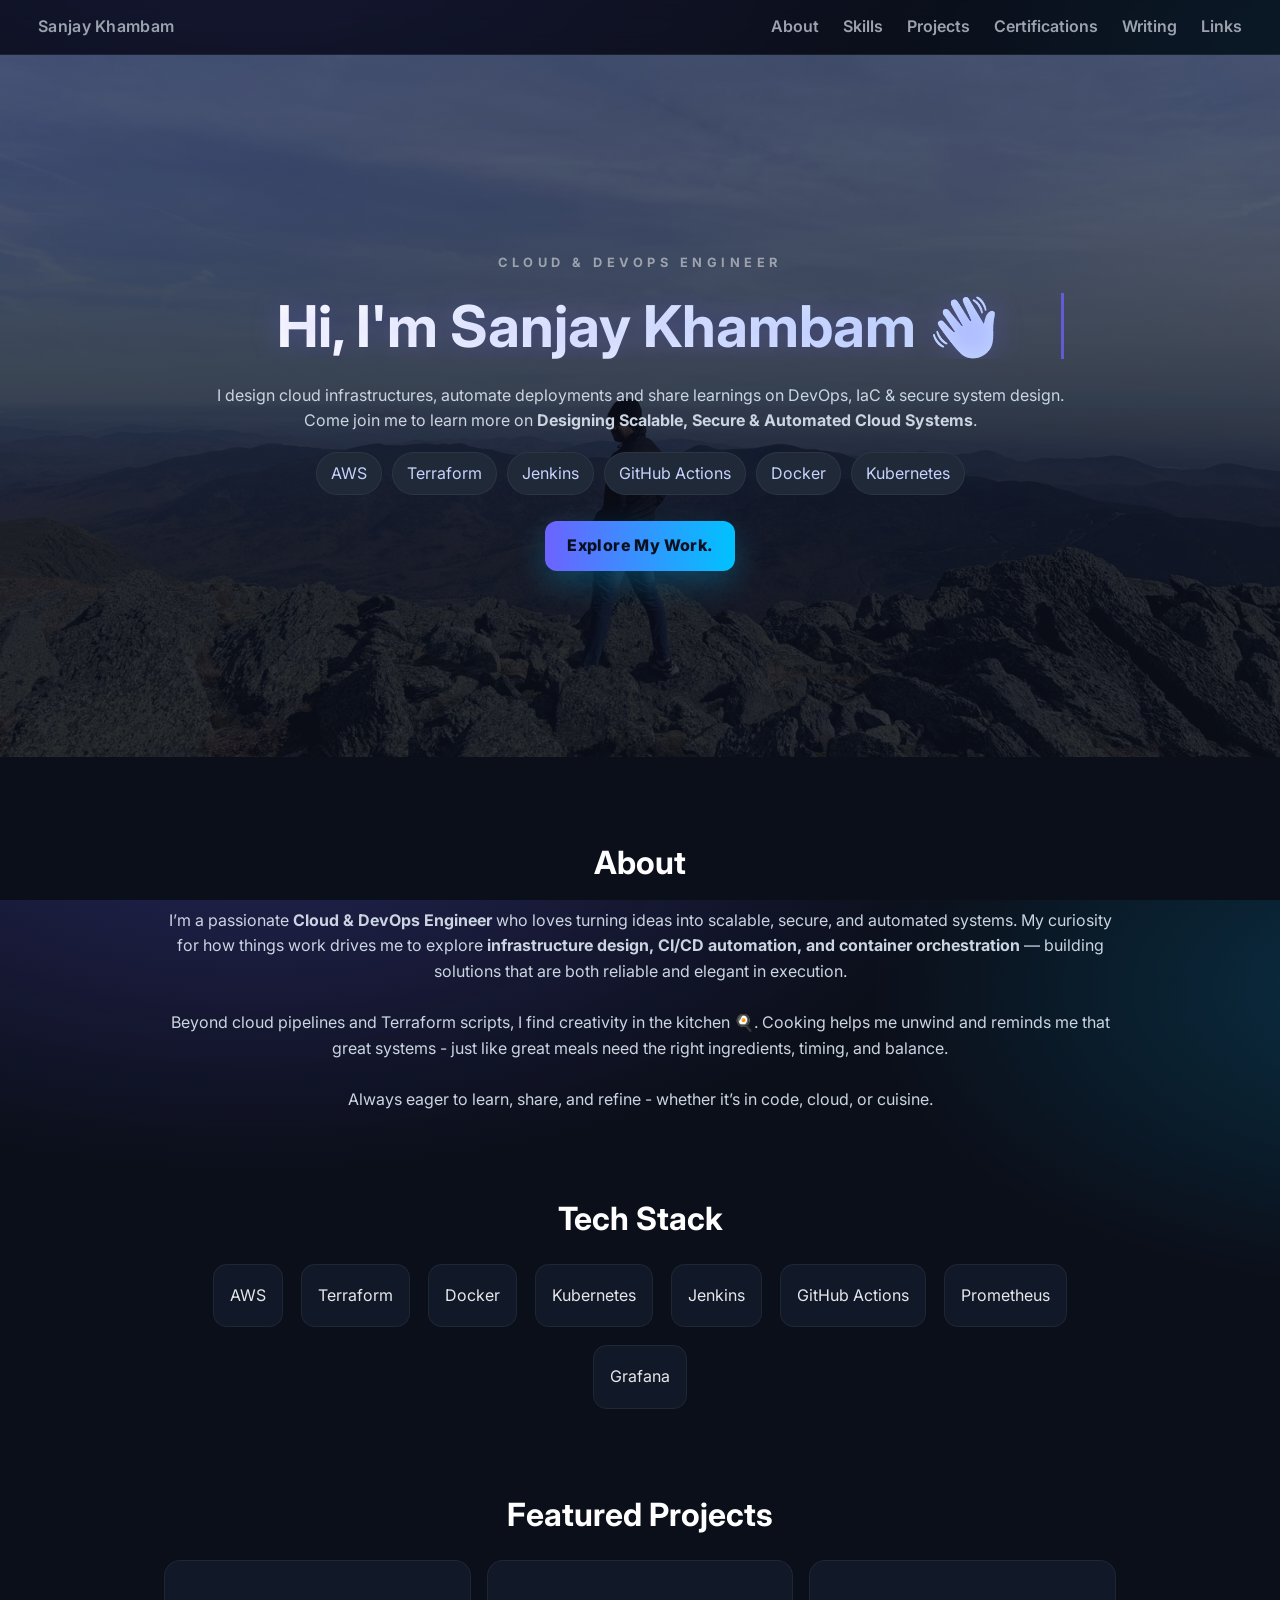
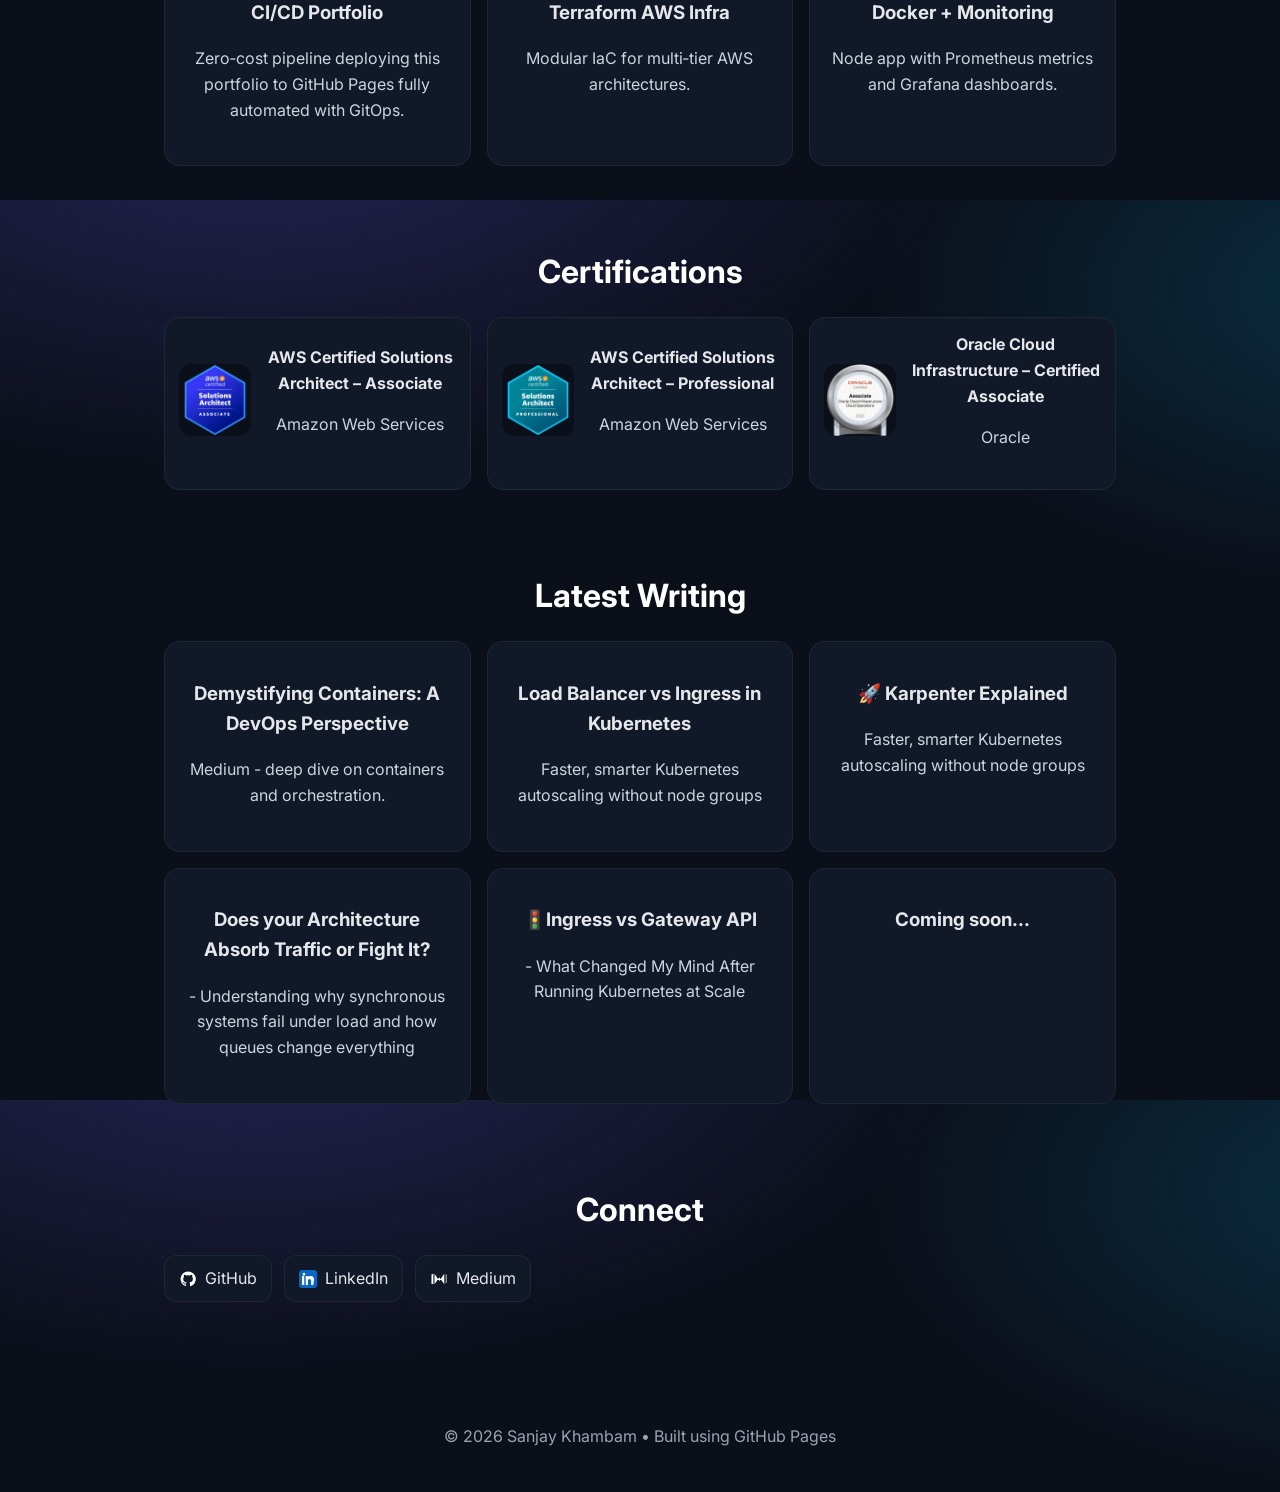
==== commit 13a67f33: "Update index.html" ====
--- a/index.html
+++ b/index.html
@@ -34,7 +34,7 @@
       <span class="chip">AWS</span><span class="chip">Terraform</span><span class="chip">Jenkins</span>
       <span class="chip">GitHub Actions</span><span class="chip">Docker</span><span class="chip">Kubernetes</span>
     </div>
-    <a class="cta" href="#projects">Explore My Work</a>
+    <a class="cta" href="#projects">Explore My Work.</a>
   </div>
 </section>
 
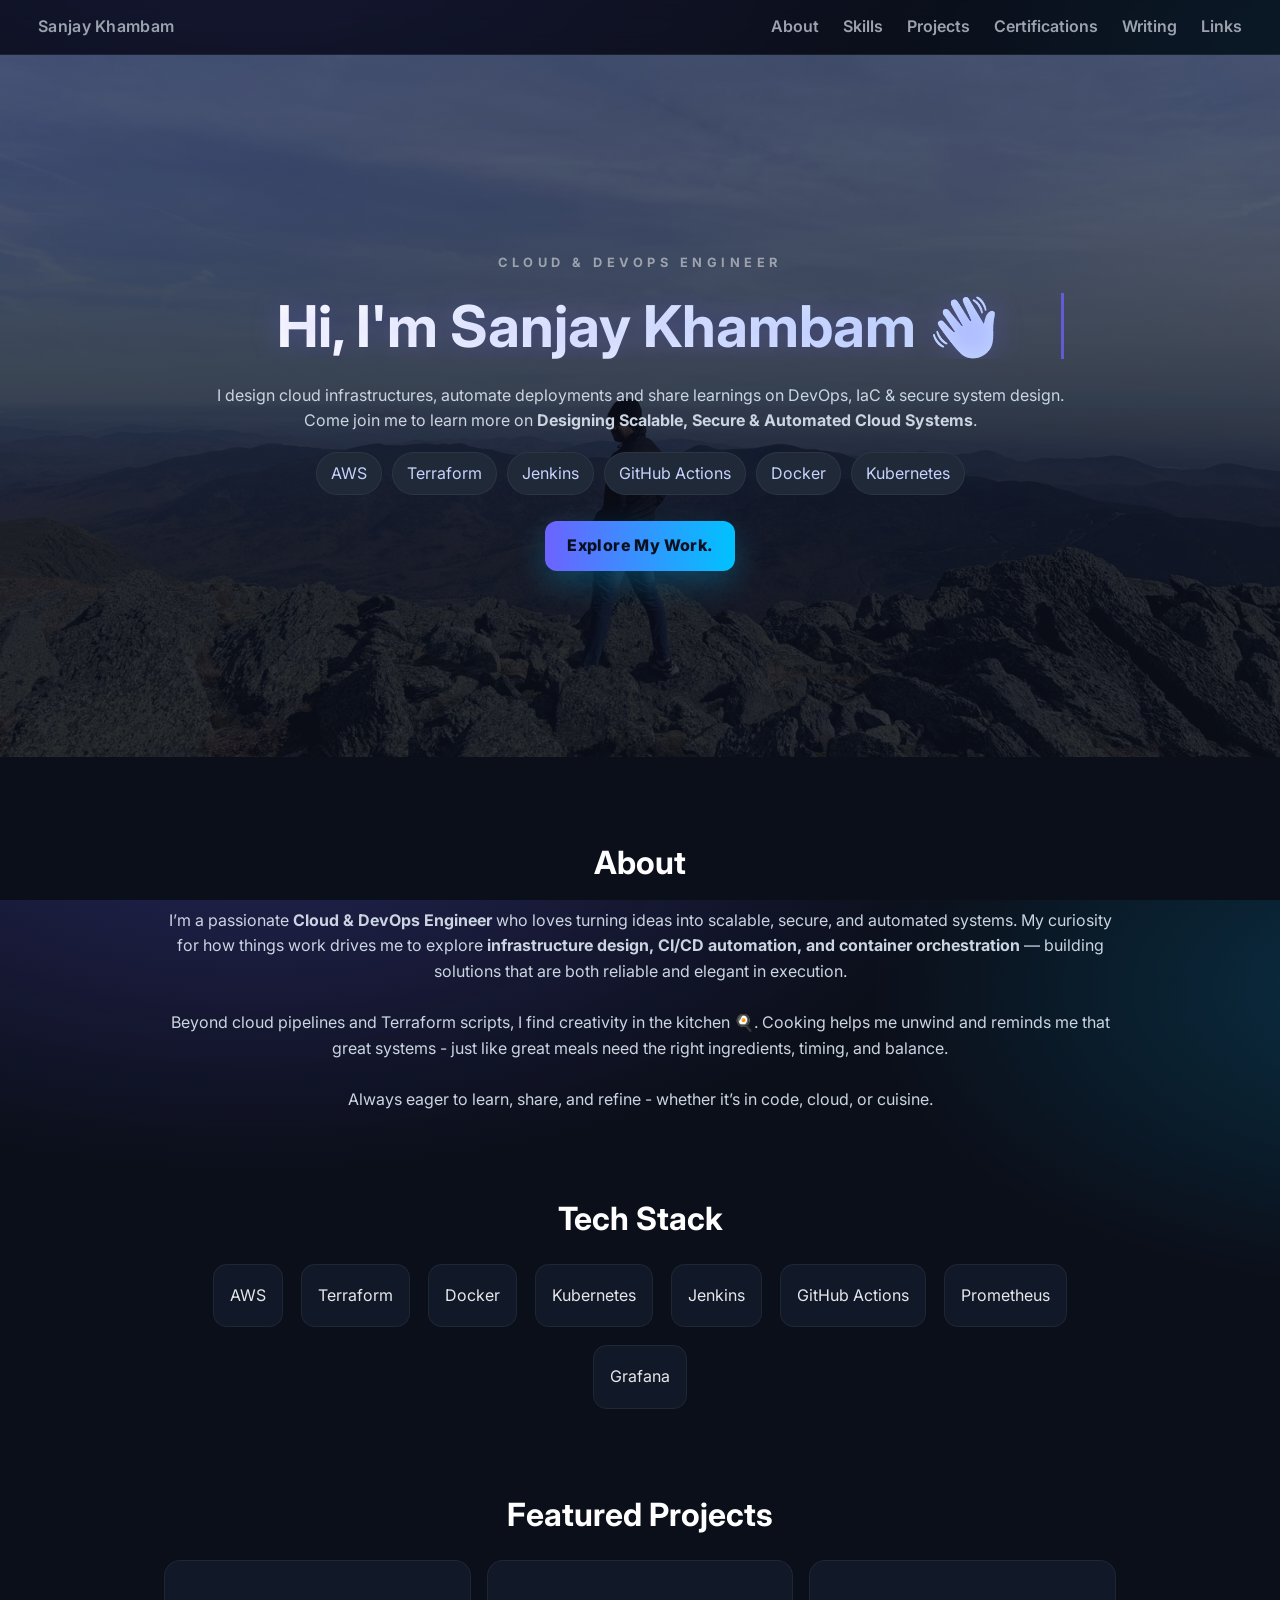
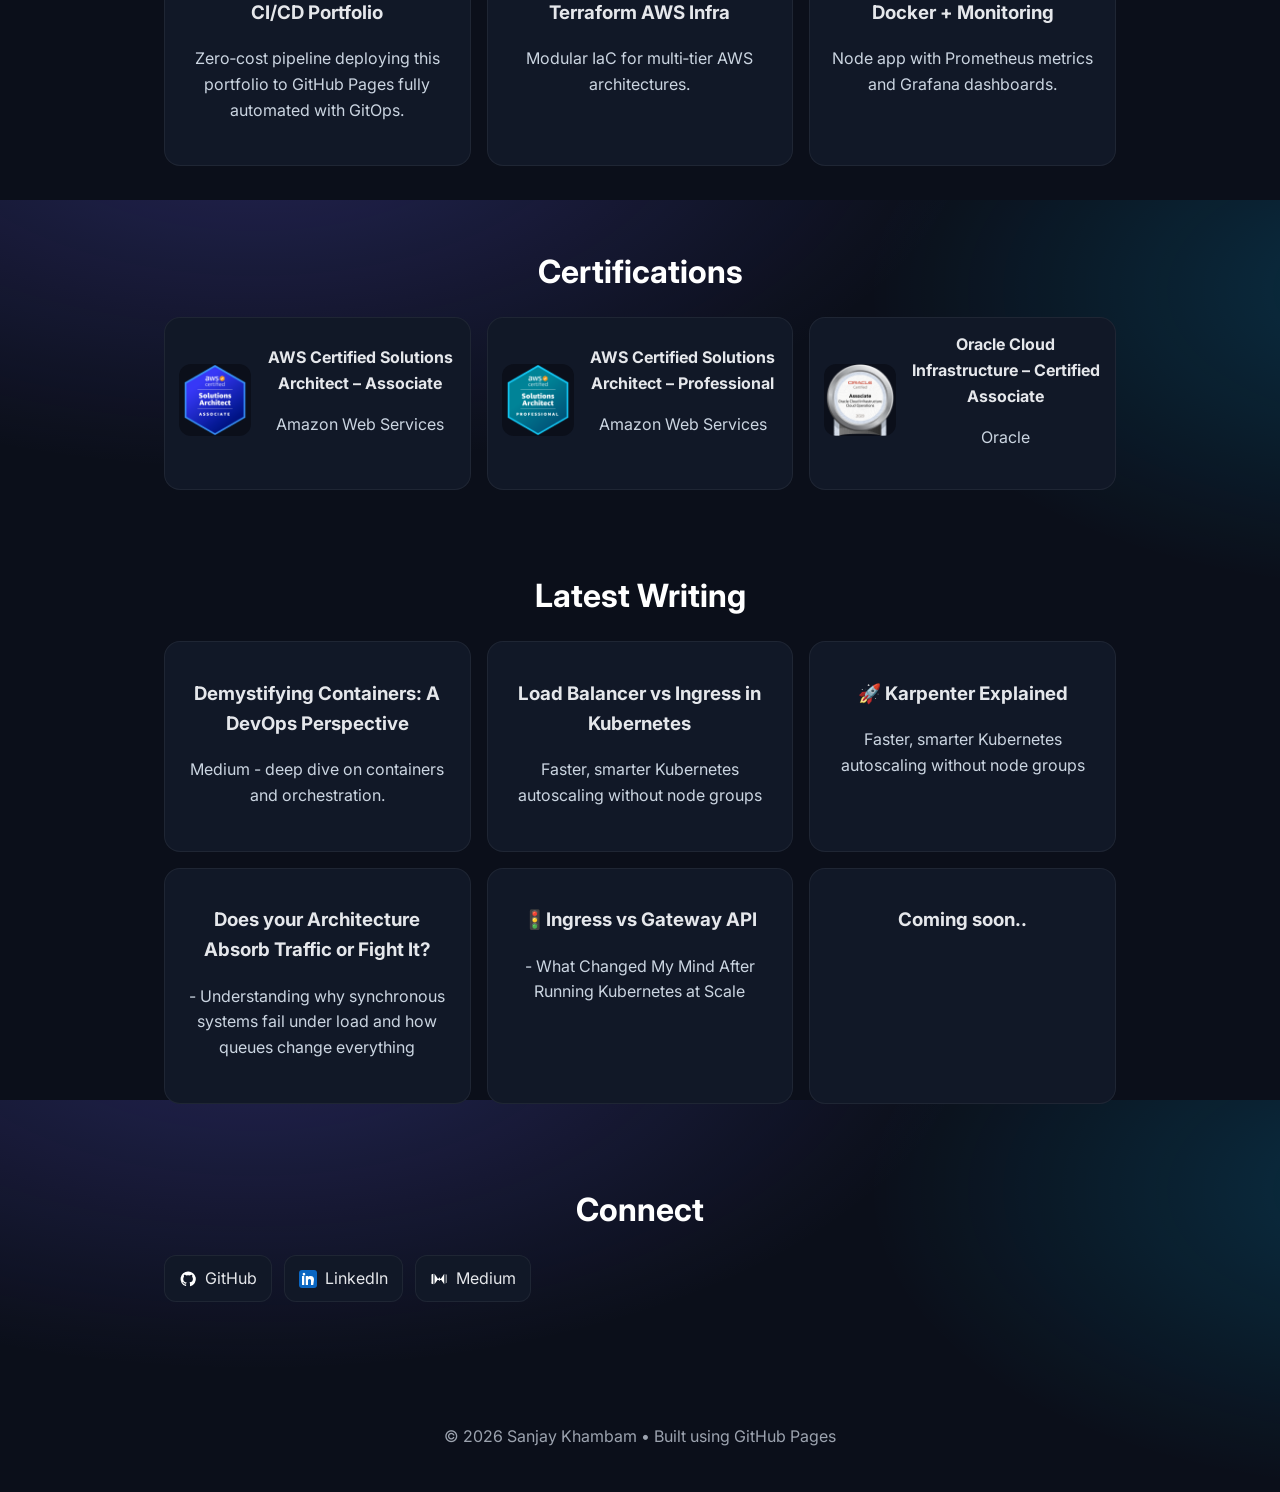
==== commit eb6ad403: "Update index.html" ====
--- a/index.html
+++ b/index.html
@@ -122,7 +122,7 @@
       <a class="card link" href="https://medium.com/@sanjaykumar.k598/the-architecture-choice-that-decides-whether-your-system-survives-traffic-%EF%B8%8F-20227f49a47d" target="_blank" rel="noopener"><h3>Does your Architecture Absorb Traffic or Fight It?</h3><p>- Understanding why synchronous systems fail under load and how queues change everything</p></a>
       <a class="card link" href="https://medium.com/@sanjaykumar.k598/ingress-had-a-good-run-gateway-api-is-built-for-what-comes-next-680a2f3ead92?postPublishedType=repub" target="_blank" rel="noopener"><h3>🚦Ingress vs Gateway API</h3><p> - What Changed My Mind After Running Kubernetes at Scale</p></a>
 
-      <a class="card link" href="#" aria-disabled="true"><h3>Coming soon...</h3><p><!-- Add more blog links here --></p></a>
+      <a class="card link" href="#" aria-disabled="true"><h3>Coming soon..</h3><p><!-- Add more blog links here --></p></a>
     </div>
   </section>
 
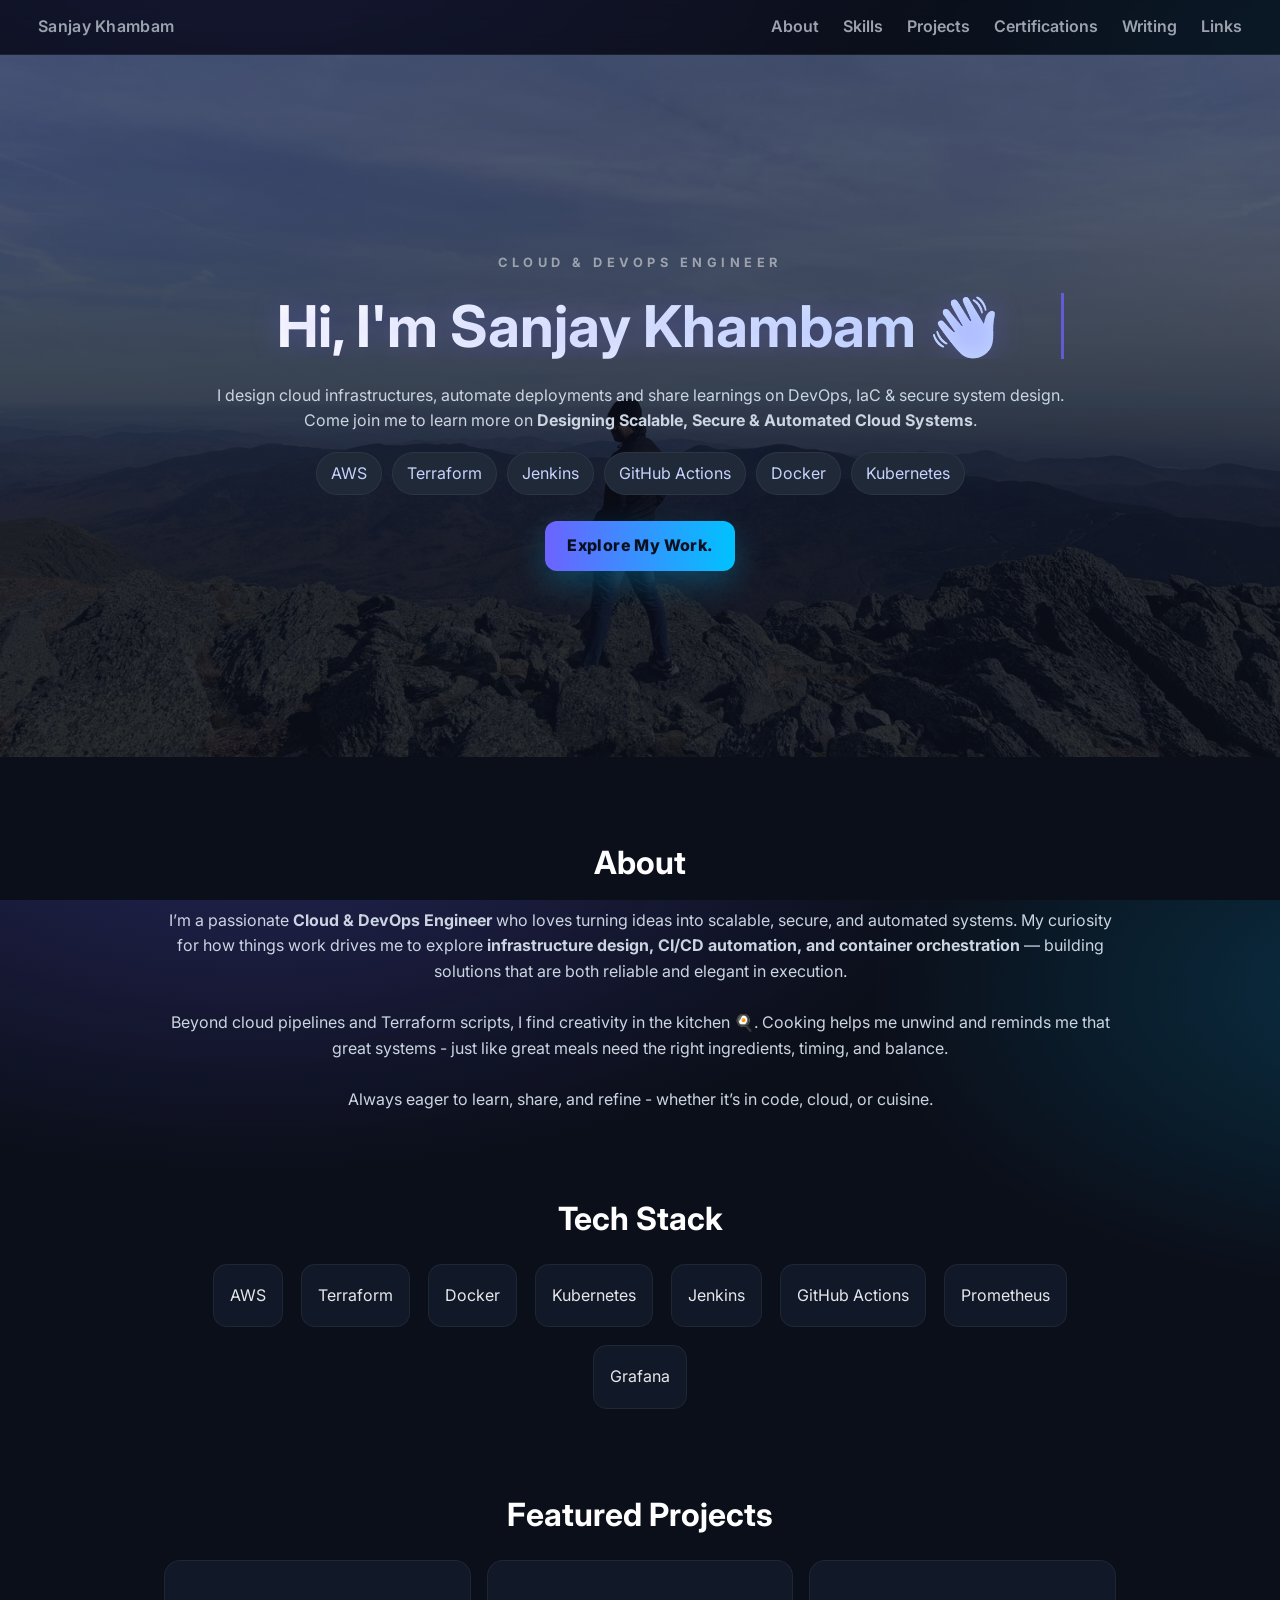
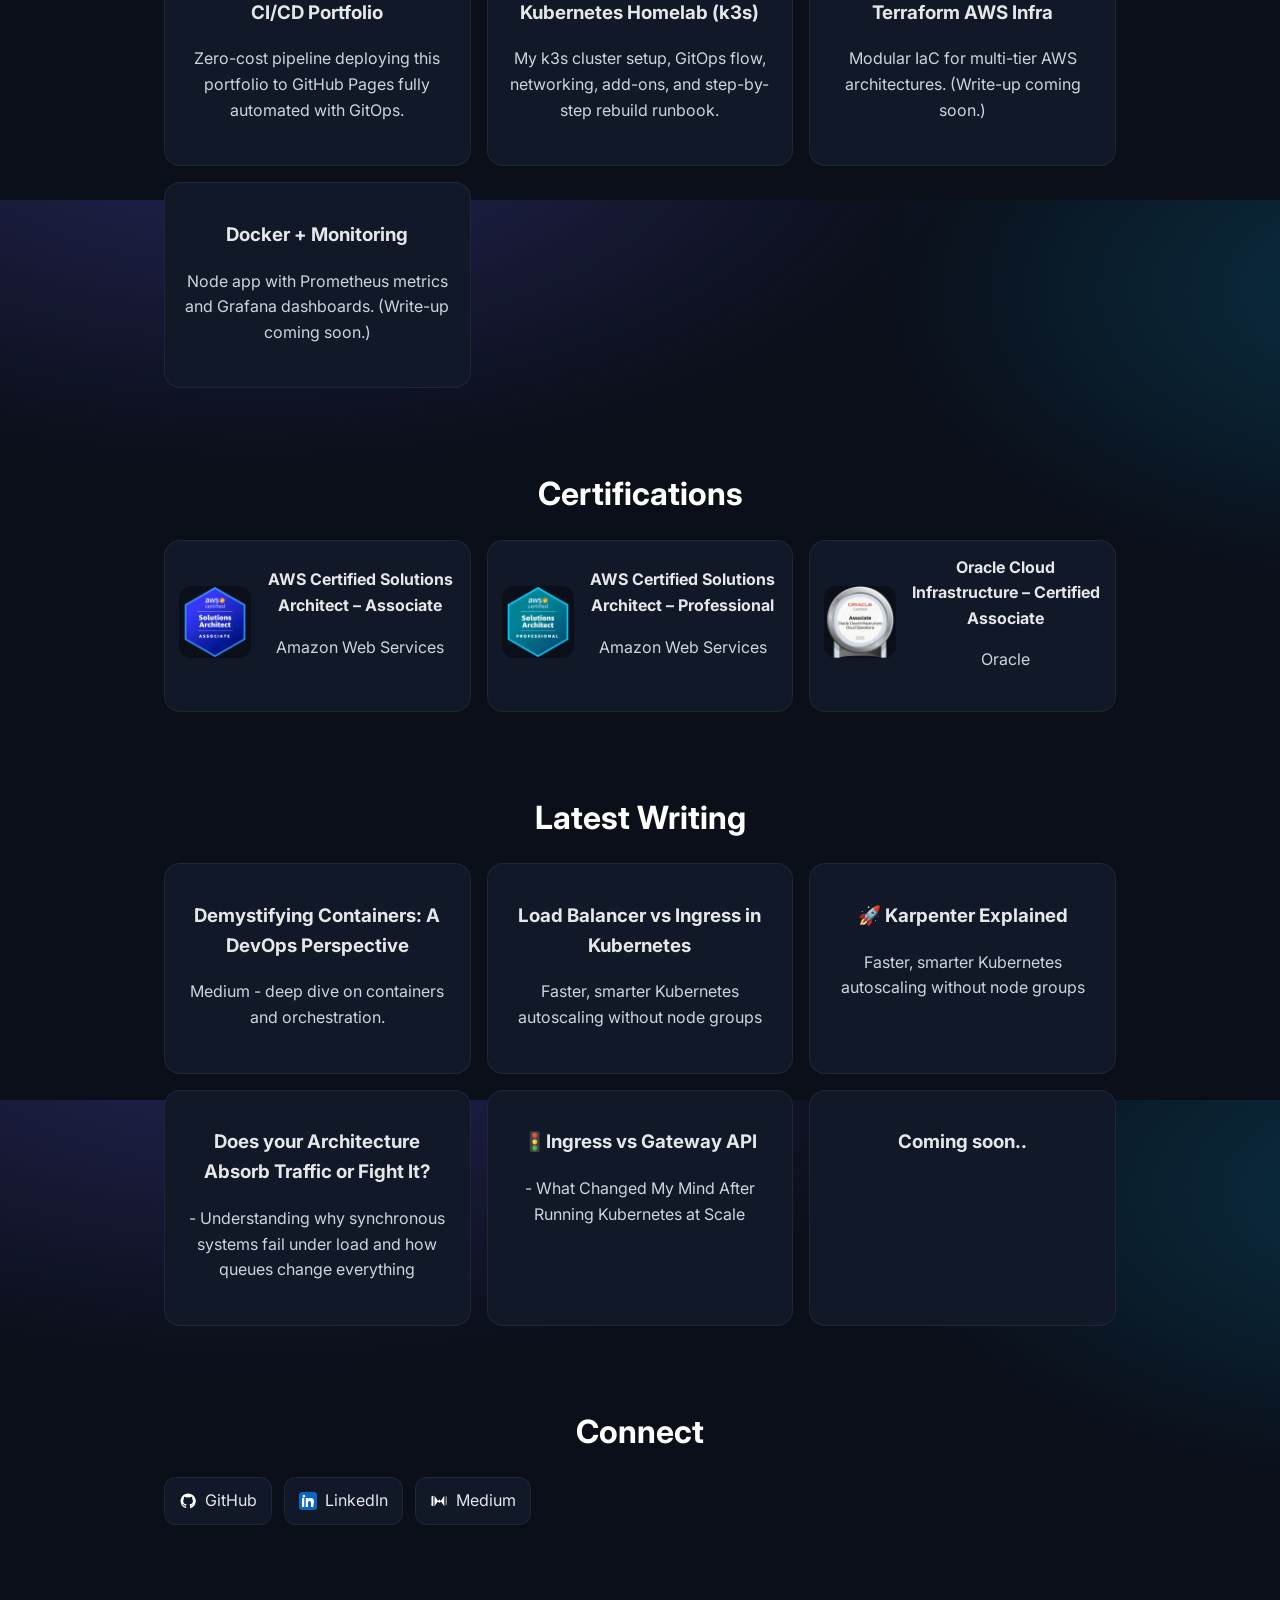
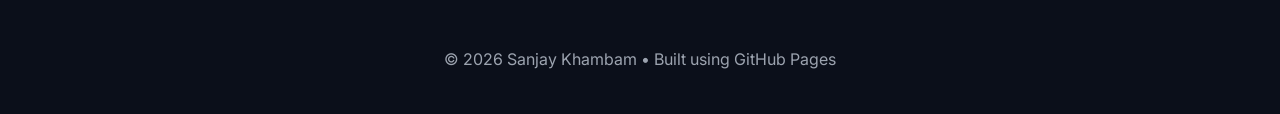
==== commit 4bb2e3dc: "Update index.html to add new home-lab page Update index.html to add new home-lab page" ====
--- a/index.html
+++ b/index.html
@@ -63,11 +63,26 @@
   <section id="projects" class="section">
     <h2>Featured Projects</h2>
     <div class="cards">
-      <a class="card link" href="https://github.com/sanjay-k598/sanjay-k598.github.io" target="_blank" rel="noopener"><h3>CI/CD Portfolio</h3><p>Zero‑cost pipeline deploying this portfolio to GitHub Pages fully automated with GitOps.</p></a>
+  <a class="card link" href="https://github.com/sanjay-k598/sanjay-k598.github.io" target="_blank" rel="noopener">
+    <h3>CI/CD Portfolio</h3>
+    <p>Zero-cost pipeline deploying this portfolio to GitHub Pages fully automated with GitOps.</p>
+  </a>
 
-      <article class="card"><h3>Terraform AWS Infra</h3><p>Modular IaC for multi‑tier AWS architectures.</p></article>
-      <article class="card"><h3>Docker + Monitoring</h3><p>Node app with Prometheus metrics and Grafana dashboards.</p></article>
-    </div>
+  <a class="card link" href="projects/home-lab-k3s.html">
+    <h3>Kubernetes Homelab (k3s)</h3>
+    <p>My k3s cluster setup, GitOps flow, networking, add-ons, and step-by-step rebuild runbook.</p>
+  </a>
+
+  <a class="card link" href="#" aria-disabled="true">
+    <h3>Terraform AWS Infra</h3>
+    <p>Modular IaC for multi-tier AWS architectures. (Write-up coming soon.)</p>
+  </a>
+
+  <a class="card link" href="#" aria-disabled="true">
+    <h3>Docker + Monitoring</h3>
+    <p>Node app with Prometheus metrics and Grafana dashboards. (Write-up coming soon.)</p>
+  </a>
+</div>
   </section>
 
   <section id="certs" class="section">
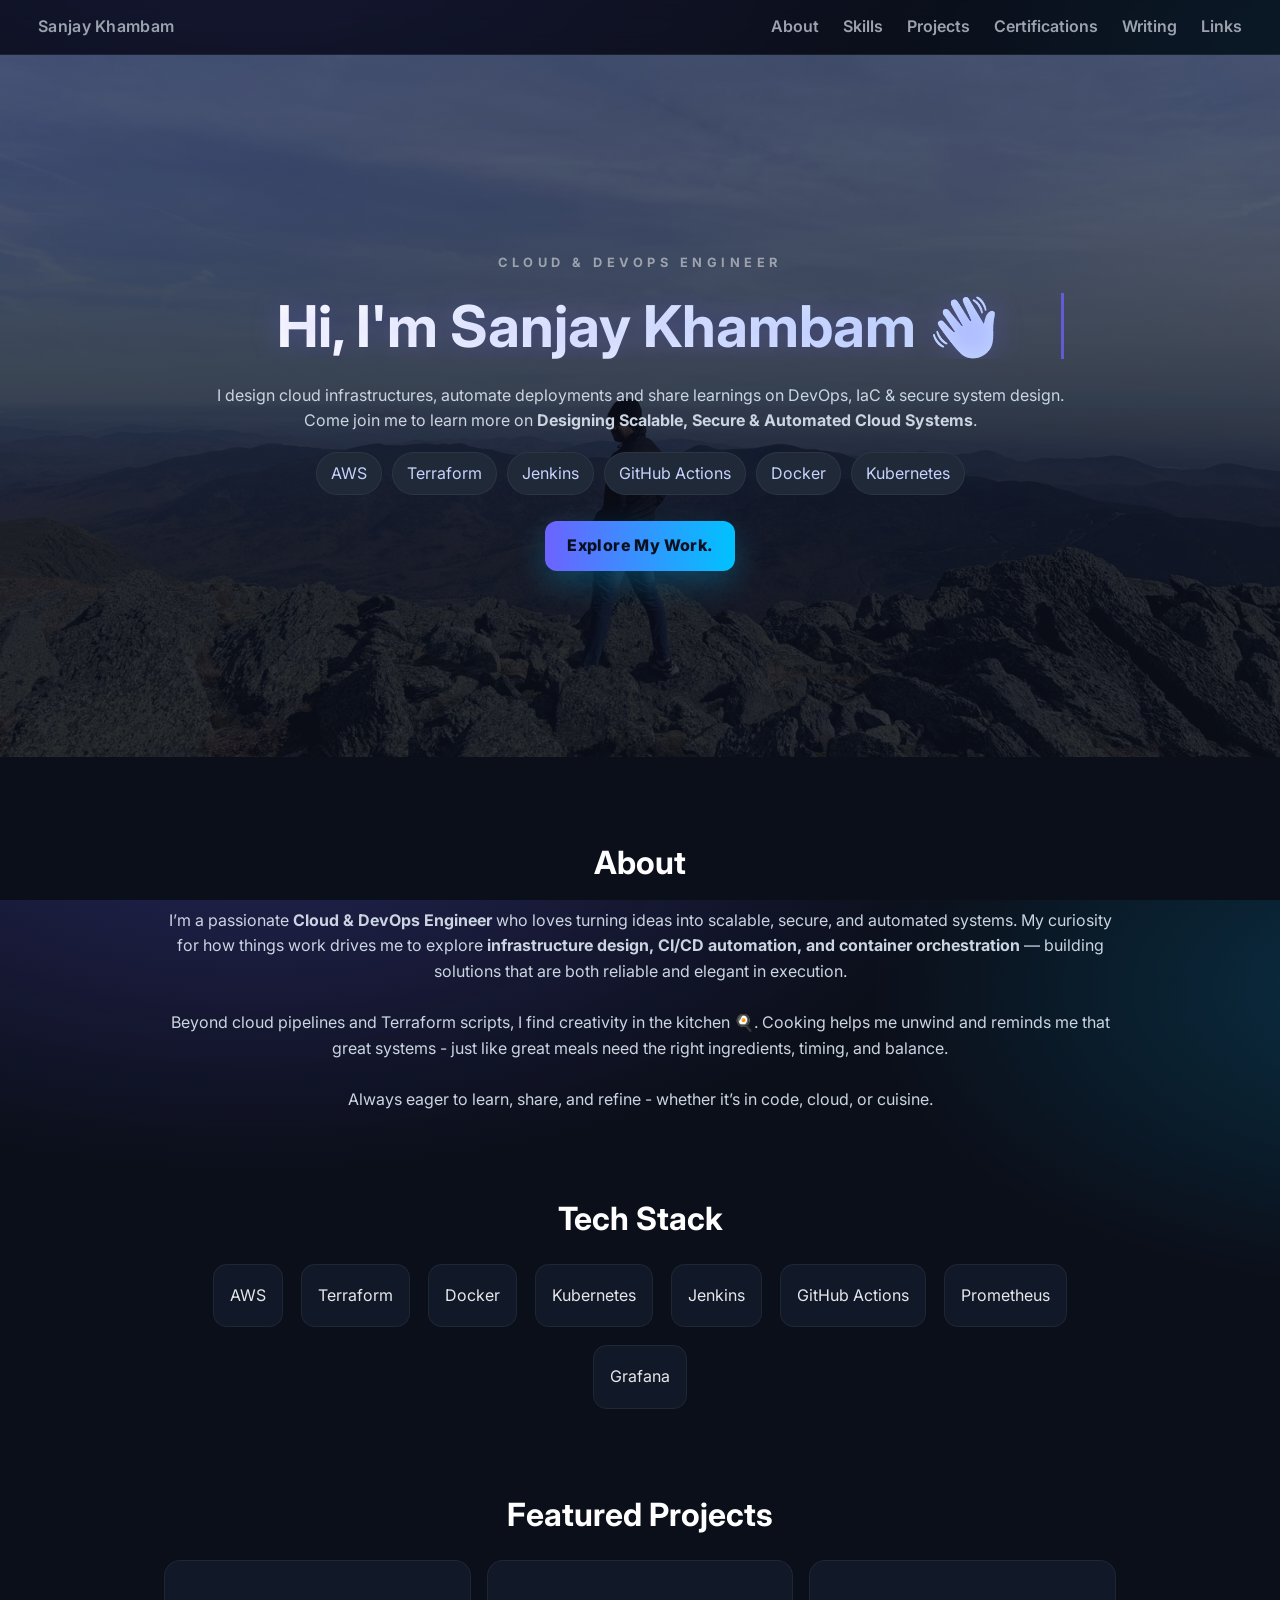
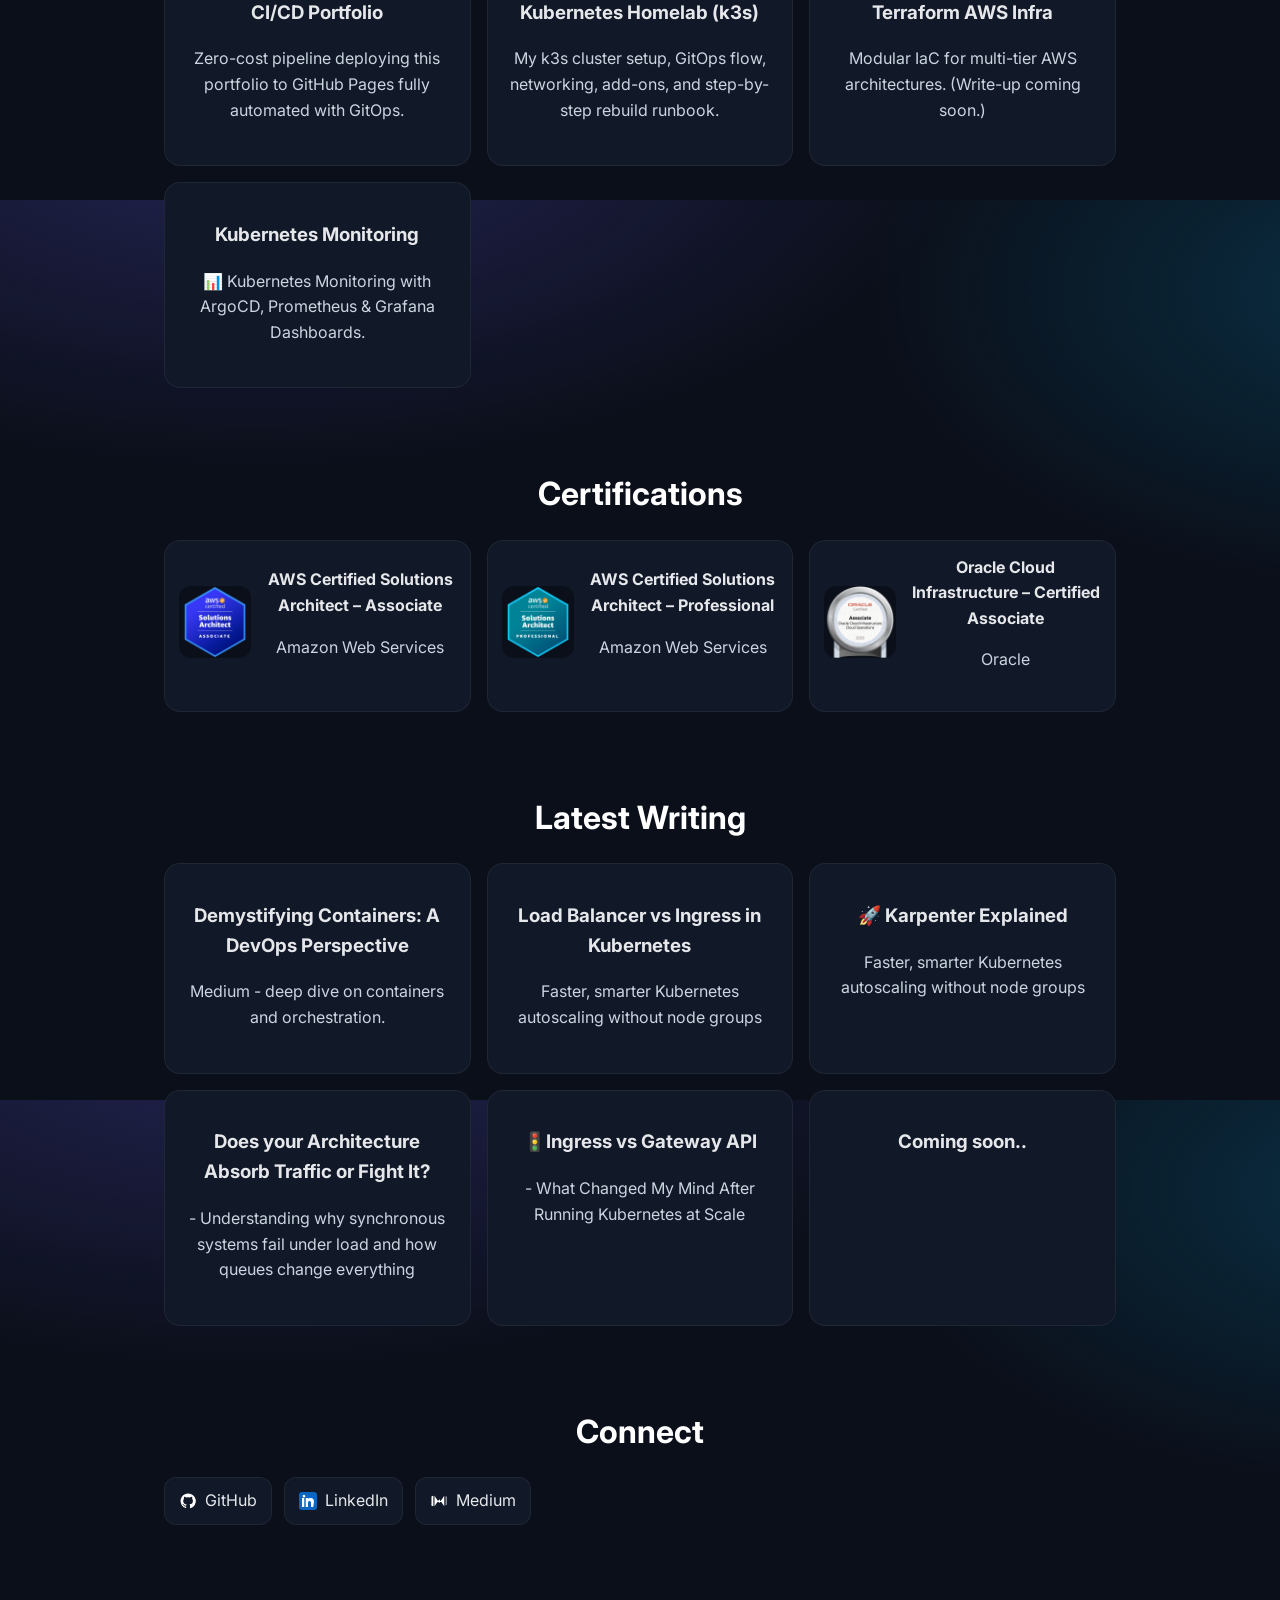
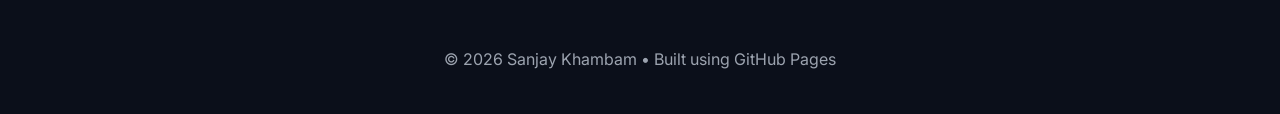
==== commit 53a0336b: "Update index.html to add monitoring project" ====
--- a/index.html
+++ b/index.html
@@ -78,9 +78,9 @@
     <p>Modular IaC for multi-tier AWS architectures. (Write-up coming soon.)</p>
   </a>
 
-  <a class="card link" href="#" aria-disabled="true">
-    <h3>Docker + Monitoring</h3>
-    <p>Node app with Prometheus metrics and Grafana dashboards. (Write-up coming soon.)</p>
+  <a class="card link" href="https://github.com/sanjay-k598/homelab-gitops/tree/main/apps/monitoring" aria-disabled="true">
+    <h3>Kubernetes Monitoring</h3>
+    <p>📊 Kubernetes Monitoring with ArgoCD, Prometheus & Grafana Dashboards.</p>
   </a>
 </div>
   </section>
